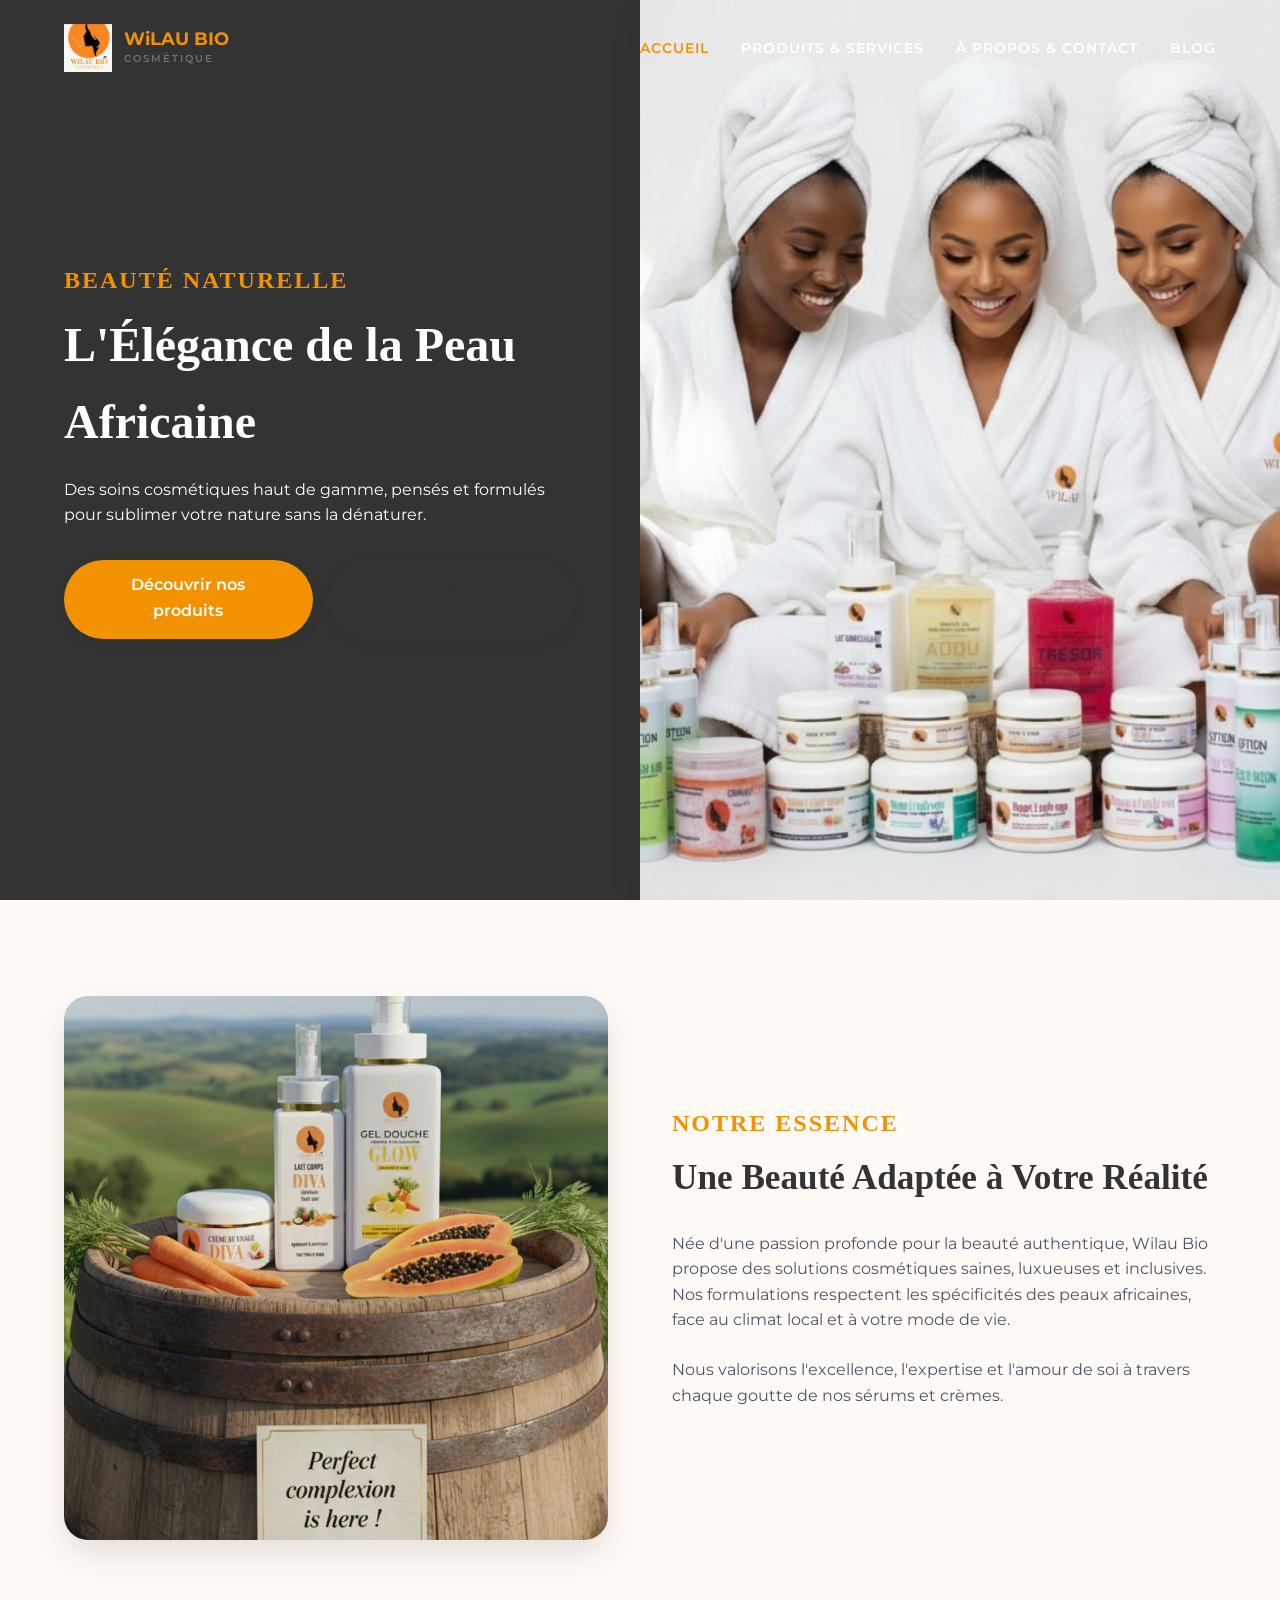
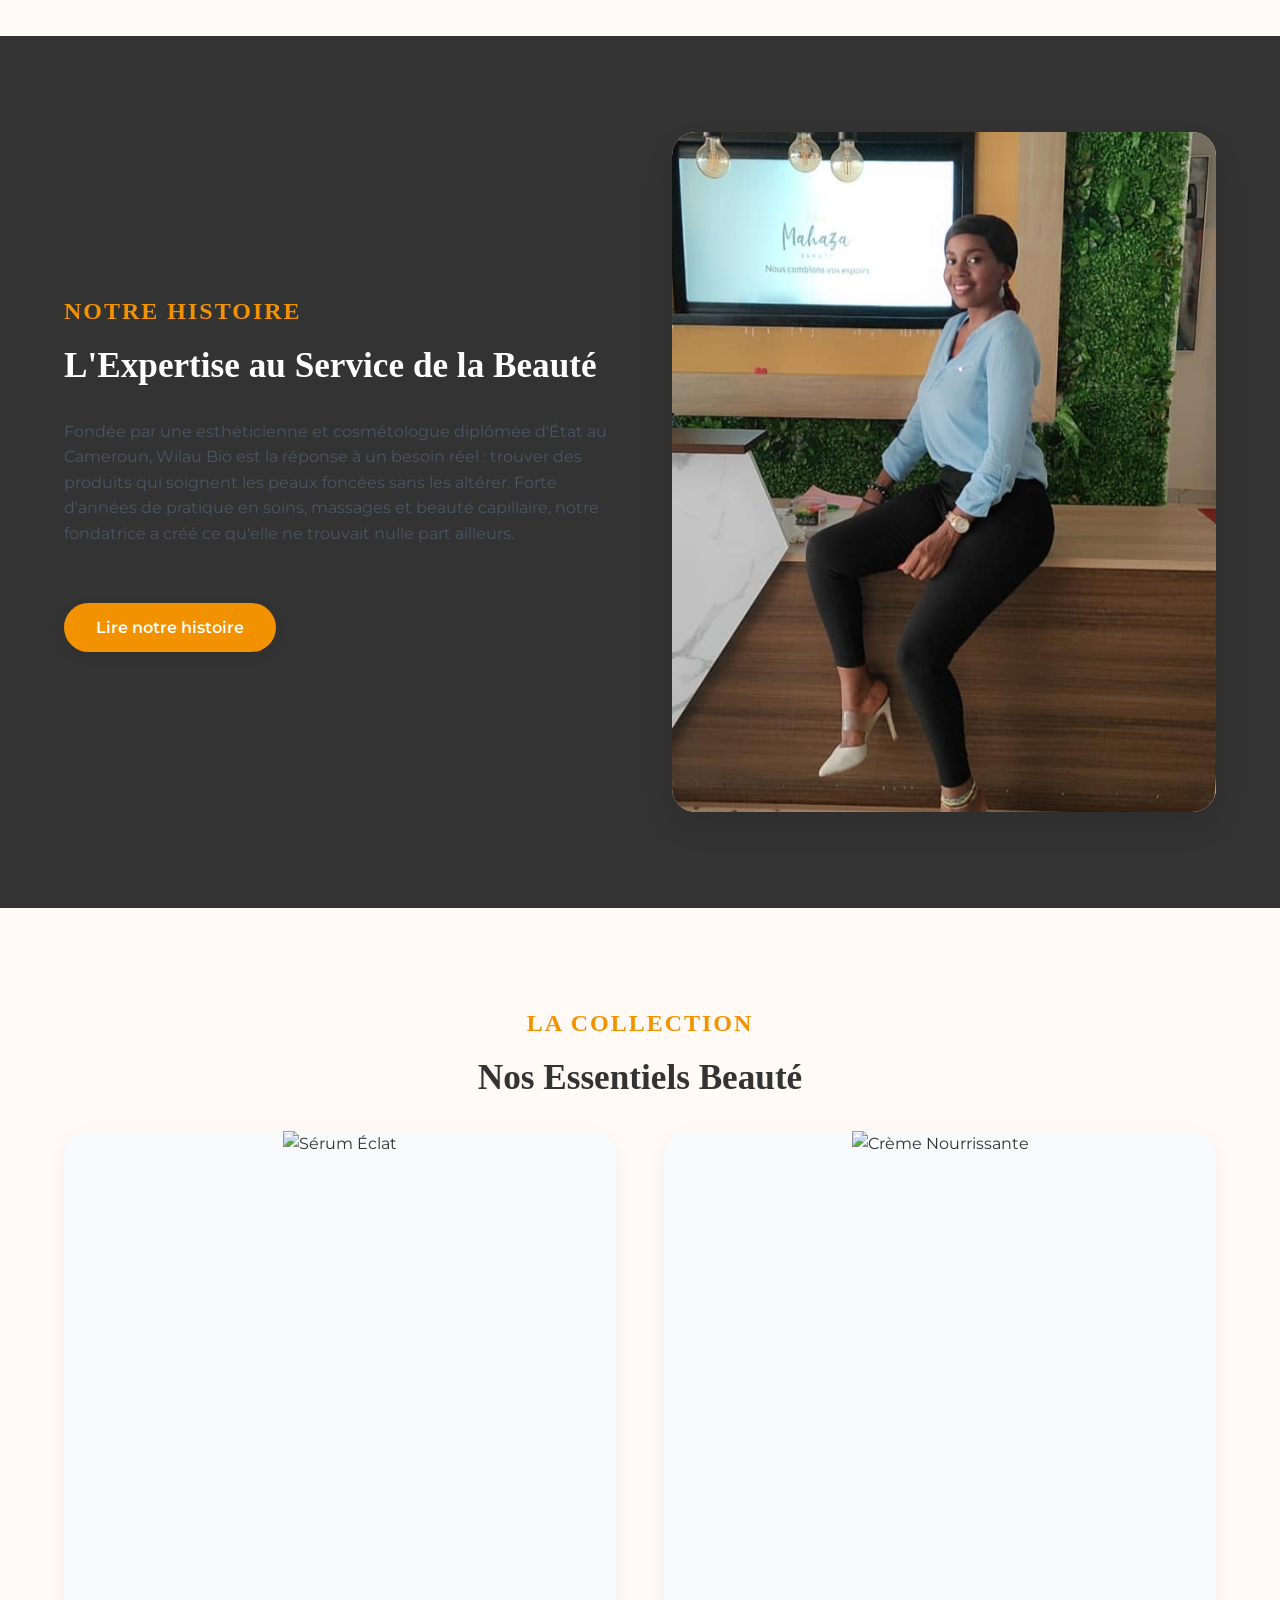
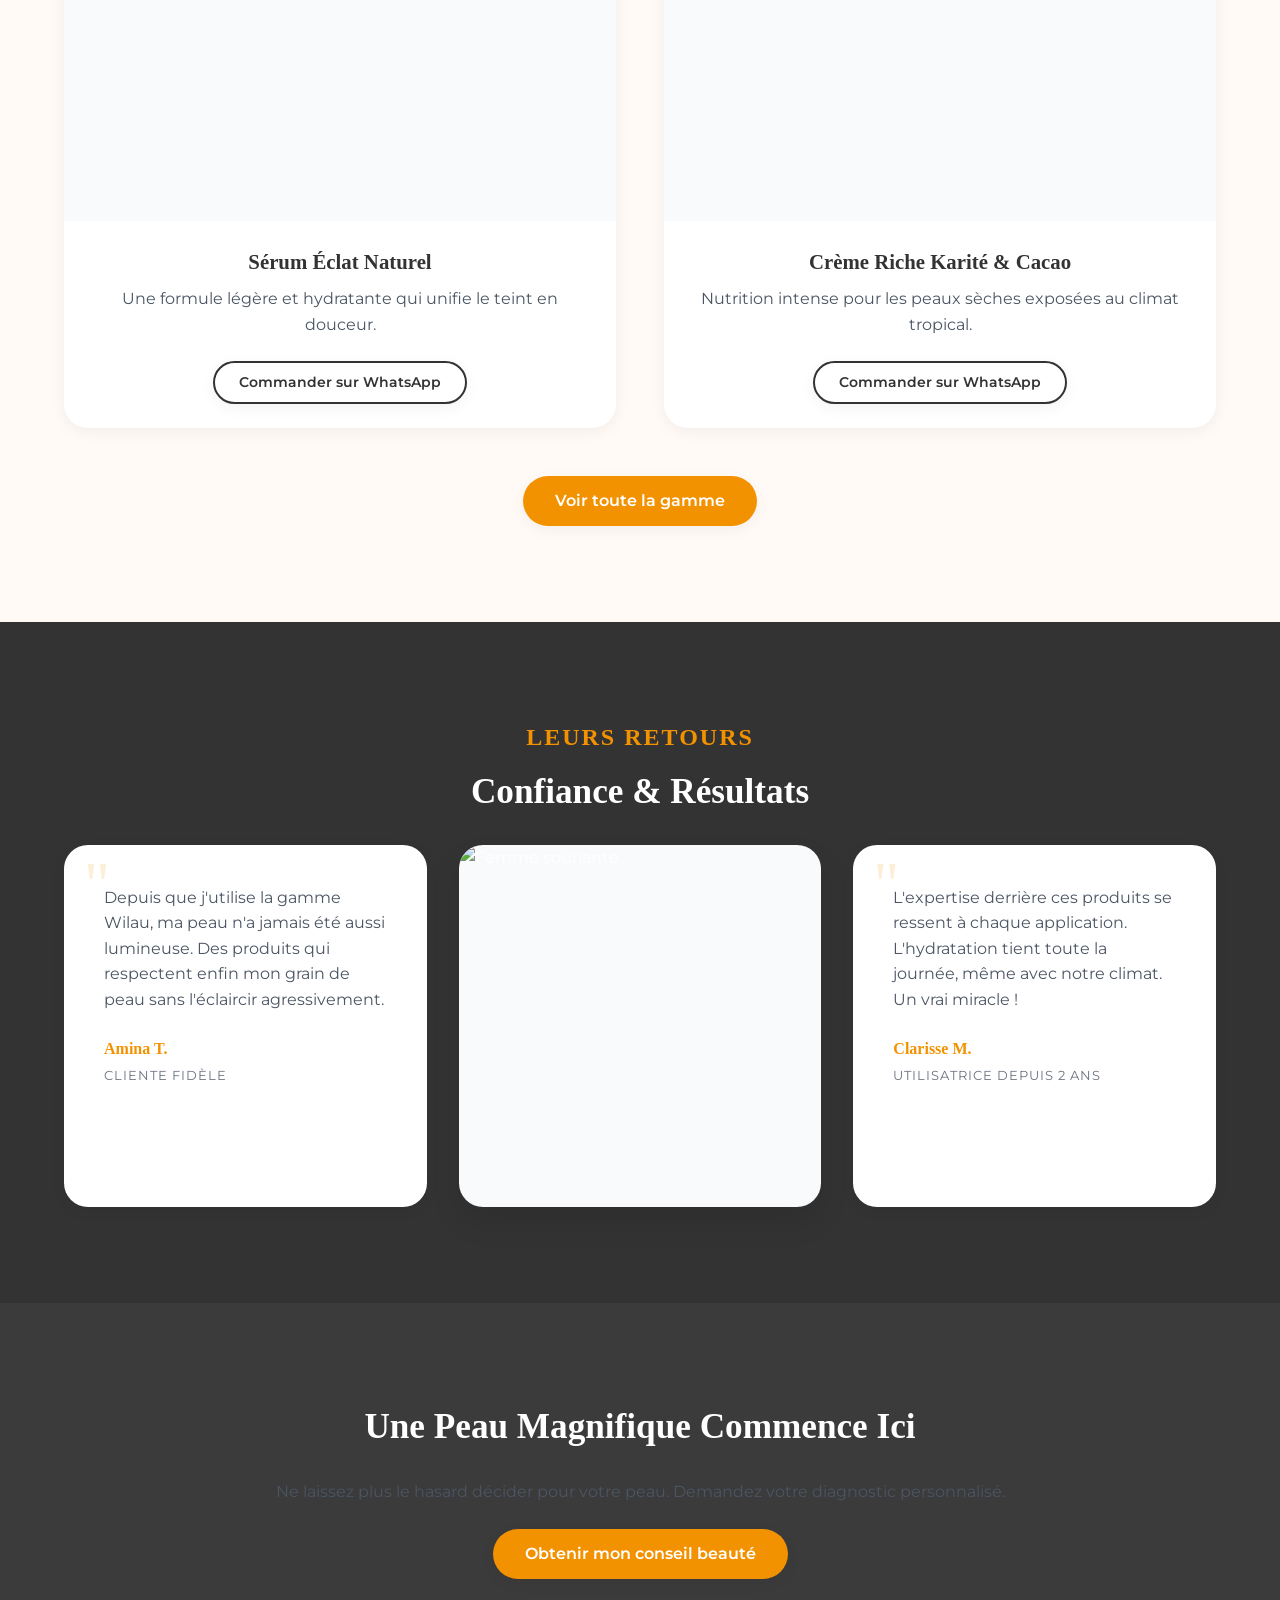
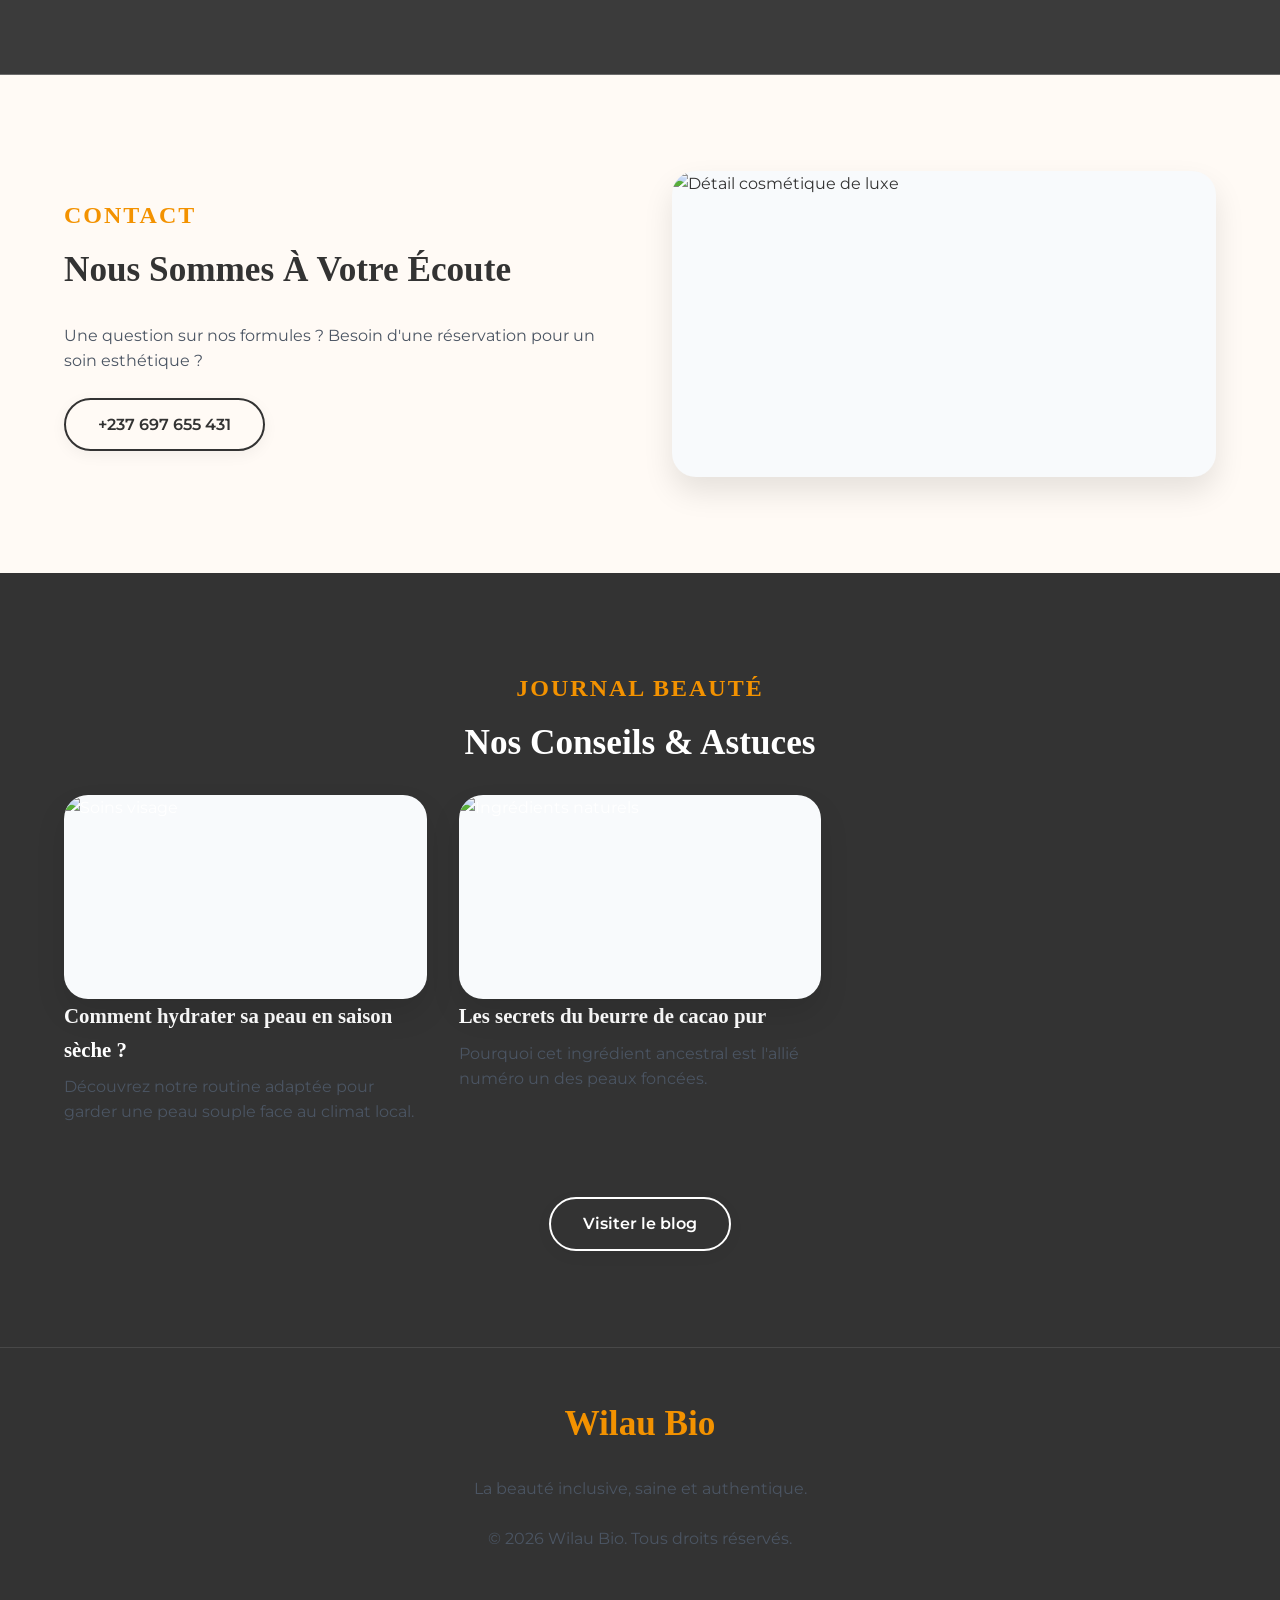
==== index.html @ c9c0312f "feat: refonte globale du design, ajout des bords arrondis et correction de la responsivité" ====
<!DOCTYPE html>
<html lang="fr">
<head>
    <meta charset="UTF-8">
    <meta name="viewport" content="width=device-width, initial-scale=1.0">
    <title>Wilau Bio | Cosmétique Naturelle d'Excellence</title>
    <link href="https://fonts.googleapis.com/css2?family=Cinzel:wght@400;600&family=Great+Vibes&family=Montserrat:wght@300;400;500;600&display=swap" rel="stylesheet">
    <link rel="stylesheet" href="css/style.css">
    <link rel="stylesheet" href="css/responsive.css">
</head>
<body>

    <header class="header" id="header">
        <div class="container nav-container">
       <a href="index.html" class="logo-wrapper">
    <img src="assets/logos/logo wilau.jpg" alt="Logo WiLAU BIO" style="height: 48px; width: auto; object-fit: contain;">
    <div class="logo-text">
        <span class="logo-title">WiLAU BIO</span>
        <span class="logo-subtitle">Cosmétique</span>
    </div>
</a>
            <div class="hamburger" id="hamburger">
                <span></span><span></span><span></span>
            </div>
            <nav class="nav-menu" id="nav-menu">
                <ul>
                    <li><a href="index.html" class="active">Accueil</a></li>
                    <li><a href="produits-services.html">Produits & Services</a></li>
                    <li><a href="a-propos-contact.html">À propos & Contact</a></li>
                    <li><a href="blog.html">Blog</a></li>
                </ul>
            </nav>
        </div>
    </header>

    <section class="hero reveal">
        <div class="hero-content">
            <span class="accent-font gold-text">Beauté Naturelle</span>
            <h1>L'Élégance de la Peau Africaine</h1>
            <p>Des soins cosmétiques haut de gamme, pensés et formulés pour sublimer votre nature sans la dénaturer.</p>
            <div class="hero-buttons">
                <a href="produits-services.html" class="btn btn-primary">Découvrir nos produits</a>
                <a href="https://wa.me/237697655431?text=Bonjour%20Wilau%20Bio,%20je%20d%C3%A9couvre%20votre%20site%20et%20je%20souhaite%20en%20savoir%20plus%20sur%20vos%20produits." target="_blank" class="btn btn-outline">Conseil sur WhatsApp</a>
            </div>
        </div>
        <div class="hero-image img-wrapper">
            <img src="assets/images/wilau site 9.jpg" alt="Femme africaine au teint éclatant">
        </div>
    </section>

    <section class="presentation bg-cream section-padding reveal">
        <div class="container split-layout">
            <div class="img-wrapper aspect-square">
                <img src="assets/images/wilau img 5.jpg" alt="Produits cosmétiques naturels">
            </div>
            <div class="text-content">
                <span class="accent-font gold-text">Notre Essence</span>
                <h2>Une Beauté Adaptée à Votre Réalité</h2>
                <p>Née d'une passion profonde pour la beauté authentique, Wilau Bio propose des solutions cosmétiques saines, luxueuses et inclusives. Nos formulations respectent les spécificités des peaux africaines, face au climat local et à votre mode de vie.</p>
                <p>Nous valorisons l'excellence, l'expertise et l'amour de soi à travers chaque goutte de nos sérums et crèmes.</p>
            </div>
        </div>
    </section>

    <section class="about-summary bg-dark text-light section-padding reveal">
        <div class="container split-layout reverse">
            <div class="img-wrapper aspect-portrait">
                <img src="assets/images/wilau timg.jpg" alt="Experte en cosmétologie">
            </div>
            <div class="text-content">
                <span class="accent-font gold-text">Notre Histoire</span>
                <h2>L'Expertise au Service de la Beauté</h2>
                <p>Fondée par une esthéticienne et cosmétologue diplômée d'État au Cameroun, Wilau Bio est la réponse à un besoin réel : trouver des produits qui soignent les peaux foncées sans les altérer. Forte d'années de pratique en soins, massages et beauté capillaire, notre fondatrice a créé ce qu'elle ne trouvait nulle part ailleurs.</p>
                <a href="a-propos-contact.html" class="btn btn-primary mt-2">Lire notre histoire</a>
            </div>
        </div>
    </section>

    <section class="products-preview bg-cream section-padding reveal">
        <div class="container">
            <div class="section-header center">
                <span class="accent-font gold-text">La Collection</span>
                <h2>Nos Essentiels Beauté</h2>
            </div>
            <div class="grid-2">
                <div class="product-card">
                    <div class="img-wrapper aspect-portrait">
                        <img src="https://images.unsplash.com/photo-1608248543803-ba4f8c70ae0b?q=80&w=600&auto=format&fit=crop" alt="Sérum Éclat">
                    </div>
                    <div class="product-info">
                        <h3>Sérum Éclat Naturel</h3>
                        <p>Une formule légère et hydratante qui unifie le teint en douceur.</p>
                        <a href="https://wa.me/237697655431?text=Bonjour%20Wilau%20Bio,%20je%20suis%20int%C3%A9ress%C3%A9(e)%20par%20ce%20produit%20(S%C3%A9rum%20%C3%89clat)%20et%20je%20souhaite%20conna%C3%AEtre%20les%20d%C3%A9tails." target="_blank" class="btn btn-outline small">Commander sur WhatsApp</a>
                    </div>
                </div>
                <div class="product-card">
                    <div class="img-wrapper aspect-portrait">
                        <img src="https://images.unsplash.com/photo-1556228720-1c2ae6ba6a11?q=80&w=600&auto=format&fit=crop" alt="Crème Nourrissante">
                    </div>
                    <div class="product-info">
                        <h3>Crème Riche Karité & Cacao</h3>
                        <p>Nutrition intense pour les peaux sèches exposées au climat tropical.</p>
                        <a href="https://wa.me/237697655431?text=Bonjour%20Wilau%20Bio,%20je%20suis%20int%C3%A9ress%C3%A9(e)%20par%20ce%20produit%20(Cr%C3%A8me%20Riche)%20et%20je%20souhaite%20conna%C3%AEtre%20les%20d%C3%A9tails." target="_blank" class="btn btn-outline small">Commander sur WhatsApp</a>
                    </div>
                </div>
            </div>
            <div class="center mt-3">
                <a href="#" class="btn btn-primary">Voir toute la gamme</a>
            </div>
        </div>
    </section>

    <section class="testimonials bg-dark text-light section-padding reveal">
        <div class="container">
            <div class="section-header center">
                <span class="accent-font gold-text">Leurs Retours</span>
                <h2>Confiance & Résultats</h2>
            </div>
            <div class="grid-3">
                <div class="testimonial-card">
                    <div class="quote-icon gold-text">"</div>
                    <p>Depuis que j'utilise la gamme Wilau, ma peau n'a jamais été aussi lumineuse. Des produits qui respectent enfin mon grain de peau sans l'éclaircir agressivement.</p>
                    <div class="client-info">
                        <h4>Amina T.</h4>
                        <span>Cliente fidèle</span>
                    </div>
                </div>
                <div class="testimonial-card with-img">
                    <div class="img-wrapper aspect-square">
                        <img src="https://images.unsplash.com/photo-1542596594-649edbc13630?q=80&w=400&auto=format&fit=crop" alt="Femme souriante">
                    </div>
                </div>
                <div class="testimonial-card">
                    <div class="quote-icon gold-text">"</div>
                    <p>L'expertise derrière ces produits se ressent à chaque application. L'hydratation tient toute la journée, même avec notre climat. Un vrai miracle !</p>
                    <div class="client-info">
                        <h4>Clarisse M.</h4>
                        <span>Utilisatrice depuis 2 ans</span>
                    </div>
                </div>
            </div>
        </div>
    </section>

    <section class="cta-section text-light section-padding reveal">
        <div class="container center">
            <h2>Une Peau Magnifique Commence Ici</h2>
            <p>Ne laissez plus le hasard décider pour votre peau. Demandez votre diagnostic personnalisé.</p>
            <a href="https://wa.me/237697655431?text=Bonjour%20Wilau%20Bio,%20je%20souhaite%20%C3%AAtre%20conseill%C3%A9(e)%20pour%20choisir%20les%20produits%20adapt%C3%A9s%20%C3%A0%20ma%20peau." target="_blank" class="btn btn-primary gold-btn">Obtenir mon conseil beauté</a>
        </div>
    </section>

    <section class="contact-mini bg-cream section-padding reveal">
        <div class="container split-layout">
            <div class="text-content">
                <span class="accent-font gold-text">Contact</span>
                <h2>Nous Sommes À Votre Écoute</h2>
                <p>Une question sur nos formules ? Besoin d'une réservation pour un soin esthétique ?</p>
                <a href="https://wa.me/237697655431?text=Bonjour%20Wilau%20Bio,%20je%20souhaite%20vous%20contacter%20pour%20en%20savoir%20plus%20sur%20vos%20produits%20et%20services." target="_blank" class="btn btn-outline">+237 697 655 431</a>
            </div>
            <div class="img-wrapper aspect-landscape">
                <img src="https://images.unsplash.com/photo-1616394584738-fc6e612e71b9?q=80&w=800&auto=format&fit=crop" alt="Détail cosmétique de luxe">
            </div>
        </div>
    </section>

    <section class="blog-preview bg-dark text-light section-padding reveal">
        <div class="container">
            <div class="section-header center">
                <span class="accent-font gold-text">Journal Beauté</span>
                <h2>Nos Conseils & Astuces</h2>
            </div>
            <div class="grid-3">
                <article class="blog-card">
                    <div class="img-wrapper aspect-landscape">
                        <img src="https://images.unsplash.com/photo-1596755389378-c31d21fd1273?q=80&w=600&auto=format&fit=crop" alt="Soins visage">
                    </div>
                    <div class="blog-info">
                        <h3>Comment hydrater sa peau en saison sèche ?</h3>
                        <p>Découvrez notre routine adaptée pour garder une peau souple face au climat local.</p>
                    </div>
                </article>
                <article class="blog-card">
                    <div class="img-wrapper aspect-landscape">
                        <img src="https://images.unsplash.com/photo-1580870058823-14e4b52b347b?q=80&w=600&auto=format&fit=crop" alt="Ingrédients naturels">
                    </div>
                    <div class="blog-info">
                        <h3>Les secrets du beurre de cacao pur</h3>
                        <p>Pourquoi cet ingrédient ancestral est l'allié numéro un des peaux foncées.</p>
                    </div>
                </article>
            </div>
            <div class="center mt-3">
                <a href="blog.html" class="btn btn-outline">Visiter le blog</a>
            </div>
        </div>
    </section>

    <footer class="footer bg-dark">
        <div class="container center text-light">
            <h2 class="gold-text">Wilau Bio</h2>
            <p>La beauté inclusive, saine et authentique.</p>
            <p>© 2026 Wilau Bio. Tous droits réservés.</p>
        </div>
    </footer>

    <script src="js/main.js"></script>
</body>
</html>
---- css/style.css ----
/* ==========================================================================
   VARIABLES & RESET
   ========================================================================== */
:root {
    --color-dark: #333333;       /* Le gris foncé du nouveau site */
    --color-darker: #1a1a1a;
    --color-cream: #fffaf5;      /* Le fond beige très clair */
    --color-gold: #F39200;       /* L'orange principal WiLAU */
    --color-gold-hover: #e08600; 
    --color-white: #ffffff;
    --color-accent: #D4AF37;     /* Le vrai doré pour certains textes */
    
    --font-heading: 'Playfair Display', serif;
    --font-body: 'Montserrat', sans-serif;
    
    --transition: all 0.3s ease-in-out;
    --shadow-soft: 0 4px 15px rgba(0, 0, 0, 0.05);
    --shadow-strong: 0 15px 30px rgba(0, 0, 0, 0.1);
}

* { margin: 0; padding: 0; box-sizing: border-box; }

body {
    font-family: var(--font-body);
    color: var(--color-dark);
    background-color: var(--color-white);
    line-height: 1.6;
    overflow-x: hidden;
}

/* ==========================================================================
   TYPOGRAPHY & UTILITIES
   ========================================================================== */
h1, h2, h3, h4, .logo { 
    font-family: var(--font-heading); 
    font-weight: 700; 
    text-transform: none; 
    letter-spacing: normal; 
}
h1 { font-size: 3rem; margin-bottom: 1rem; }
h2 { font-size: 2.2rem; margin-bottom: 1.5rem; }
h3 { font-size: 1.3rem; margin-bottom: 0.5rem; }
p { margin-bottom: 1.5rem; font-weight: 400; color: #4b5563; }

.accent-font { 
    font-family: var(--font-heading); 
    font-size: 1.5rem; 
    text-transform: uppercase; 
    font-weight: 700; 
    letter-spacing: 2px; 
    display: block; 
    margin-bottom: 0.5rem; 
    color: var(--color-gold);
}

.gold-text { color: var(--color-gold); }
.text-light { color: var(--color-white); }
.bg-dark { background-color: var(--color-dark); }
.bg-cream { background-color: var(--color-cream); }
.center { text-align: center; }

.mt-1 { margin-top: 1rem; } .mt-2 { margin-top: 2rem; } .mt-3 { margin-top: 3rem; }
.p-2 { padding: 2rem; } .p-3 { padding: 3rem; }
.full-width { width: 100%; }

.container { width: 90%; max-width: 1200px; margin: 0 auto; }
.section-padding { padding: 6rem 0; }
.grid-2 { display: grid; grid-template-columns: repeat(2, 1fr); gap: 3rem; }
.grid-3 { display: grid; grid-template-columns: repeat(3, 1fr); gap: 2rem; }
.split-layout { display: flex; align-items: center; gap: 4rem; }
.split-layout > * { flex: 1; }
.split-layout.reverse { flex-direction: row-reverse; }

/* ==========================================================================
   IMAGE HANDLING (MODERNISÉ : Bords arrondis et ombres)
   ========================================================================== */
.img-wrapper { 
    position: relative; 
    overflow: hidden; 
    background-color: #f8fafc; 
    border-radius: 1.5rem; /* Bords très arrondis */
    box-shadow: var(--shadow-strong); /* Ombre douce et élégante */
}
.img-wrapper img { width: 100%; height: 100%; object-fit: cover; object-position: center; transition: transform 0.8s ease; }
.img-wrapper:hover img { transform: scale(1.05); } /* Zoom au survol */

.aspect-square { aspect-ratio: 1 / 1; }
.aspect-portrait { aspect-ratio: 4 / 5; }
.aspect-landscape { aspect-ratio: 16 / 9; }

/* ==========================================================================
   BUTTONS
   ========================================================================== */
.btn {
    display: inline-block; 
    padding: 12px 32px; 
    font-family: var(--font-body); 
    font-weight: 600;
    text-decoration: none; 
    font-size: 1rem; 
    transition: var(--transition);
    cursor: pointer; 
    border: none; 
    text-align: center;
    border-radius: 9999px; /* Boutons en forme de pilule */
    box-shadow: var(--shadow-soft);
}
.btn.small { padding: 8px 24px; font-size: 0.9rem; }

.btn-primary, .gold-btn { background-color: var(--color-gold); color: var(--color-white); }
.btn-primary:hover, .gold-btn:hover { background-color: var(--color-gold-hover); transform: scale(1.05); box-shadow: var(--shadow-strong); }

.btn-outline { border: 2px solid var(--color-dark); color: var(--color-dark); background: transparent; }
.btn-outline:hover { background-color: var(--color-dark); color: var(--color-white); }
.text-light .btn-outline { border-color: var(--color-white); color: var(--color-white); }
.text-light .btn-outline:hover { background-color: var(--color-white); color: var(--color-dark); }

/* ==========================================================================
   HEADER & NAVIGATION
   ========================================================================== */
.header { position: fixed; top: 0; left: 0; width: 100%; z-index: 1000; padding: 1.5rem 0; transition: var(--transition); background: transparent; }
.header.scrolled { background-color: rgba(255, 255, 255, 0.95); padding: 1rem 0; box-shadow: var(--shadow-soft); backdrop-filter: blur(10px); }
.header.scrolled .logo, .header.scrolled .nav-menu a { color: var(--color-dark); }
body:not(.bg-cream) .header:not(.scrolled) .logo, body:not(.bg-cream) .header:not(.scrolled) .nav-menu a { color: var(--color-white); }
.bg-cream .header:not(.scrolled) .logo, .bg-cream .header:not(.scrolled) .nav-menu a { color: var(--color-dark); }

.nav-container { display: flex; justify-content: space-between; align-items: center; }
.nav-menu ul { list-style: none; display: flex; gap: 2rem; }
.nav-menu a { text-decoration: none; font-size: 0.85rem; text-transform: uppercase; letter-spacing: 1px; transition: var(--transition); font-weight: 600; }
.nav-menu a:hover, .nav-menu a.active { color: var(--color-gold) !important; }

.hamburger { display: none; cursor: pointer; flex-direction: column; gap: 5px; z-index: 1001; }
.hamburger span { display: block; width: 25px; height: 2px; background-color: var(--color-gold); transition: var(--transition); }

/* ==========================================================================
   LOGO WiLAU BIO (Image + Texte)
   ========================================================================== */
.logo-wrapper { display: flex; align-items: center; gap: 12px; text-decoration: none; }
.logo-text { display: flex; flex-direction: column; justify-content: center; }
.logo-title { font-family: var(--font-body); font-weight: 700; font-size: 1.125rem; line-height: 1; color: var(--color-gold); }
.logo-subtitle { font-family: var(--font-body); font-size: 10px; text-transform: uppercase; letter-spacing: 0.2em; color: #6b7280; font-weight: 600; margin-top: 3px; }

/* ==========================================================================
   SECTIONS & CARDS (MODERNISÉES)
   ========================================================================== */
.hero, .page-banner { position: relative; display: flex; align-items: center; min-height: 100vh; background-color: var(--color-dark); overflow: hidden; }
.page-banner { min-height: 50vh; justify-content: center; background-size: cover; background-position: center; }

.hero-content { 
    width: 50%; 
    max-width: 50%; 
    padding: 0 5%; 
    z-index: 2; 
}
.hero-content h1, .hero-content p { color: var(--color-white); }
.hero-buttons { display: flex; gap: 1rem; margin-top: 2rem; }
.hero-image { position: absolute; right: 0; top: 0; width: 50%; height: 100%; border-radius: 0; }

/* Style des cartes Produits et Blog */
.product-card, .blog-card.full-shadow { 
    background: var(--color-white); 
    padding-bottom: 1.5rem; 
    text-align: center; 
    box-shadow: var(--shadow-soft); 
    transition: var(--transition); 
    border-radius: 1.5rem; /* Arrondis de la carte complète */
    overflow: hidden; /* Empêche l'image de déborder */
}
.product-card:hover, .blog-card.full-shadow:hover { 
    transform: translateY(-10px); 
    box-shadow: var(--shadow-strong); 
}
/* Annule l'arrondi en bas de l'image pour qu'elle s'intègre parfaitement à la carte */
.product-card .img-wrapper, .blog-card.full-shadow .img-wrapper { border-radius: 0; box-shadow: none; }
.product-info { padding: 1.5rem 1.5rem 0; }

/* Cartes des avis (Témoignages) */
.testimonial-card { 
    padding: 2.5rem; 
    background: var(--color-white);
    border-radius: 1.5rem;
    box-shadow: var(--shadow-soft);
    position: relative; 
    border: none;
}
.testimonial-card.with-img { padding: 0; border: none; background: transparent; box-shadow: none; }
.quote-icon { font-size: 4rem; font-family: var(--font-heading); line-height: 0; position: absolute; top: 40px; left: 20px; opacity: 0.15; color: var(--color-gold); }
.client-info h4 { margin-top: 1.5rem; font-size: 1rem; color: var(--color-gold); }
.client-info span { font-size: 0.8rem; font-style: normal; text-transform: uppercase; letter-spacing: 1px; color: #6b7280; }

/* Cartes de valeurs (sur fond noir) */
.value-card {
    background: rgba(255, 255, 255, 0.05); 
    padding: 2.5rem 1.5rem;
    border-radius: 1.5rem;
    border: 1px solid rgba(255, 255, 255, 0.1);
    transition: var(--transition);
}
.value-card:hover { background: rgba(255, 255, 255, 0.1); transform: translateY(-10px); }

/* Divers */
.cta-section { background-image: linear-gradient(rgba(10,10,10,0.8), rgba(10,10,10,0.8)), url('https://images.unsplash.com/photo-1512496015851-a90fb38ba796?q=80&w=1920&auto=format&fit=crop'); background-attachment: fixed; background-size: cover; background-position: center; }
.footer { padding: 3rem 0; border-top: 1px solid rgba(255,255,255,0.1); }
.reveal { opacity: 0; transform: translateY(40px); transition: opacity 0.8s ease-out, transform 0.8s ease-out; }
.reveal.active { opacity: 1; transform: translateY(0); }

/* ==========================================================================
   FORMULAIRE
   ========================================================================== */
.premium-form .form-group { margin-bottom: 1.5rem; text-align: left; }
.premium-form label { display: block; margin-bottom: 0.5rem; font-family: var(--font-heading); font-size: 1rem; font-weight: 600; color: var(--color-dark); }
.premium-form input, .premium-form select, .premium-form textarea { width: 100%; padding: 15px 20px; border: 1px solid #e5e7eb; border-radius: 1rem; background: #f9fafb; font-family: var(--font-body); transition: var(--transition); }
.premium-form input:focus, .premium-form textarea:focus { border-color: var(--color-gold); box-shadow: 0 0 0 3px rgba(243, 146, 0, 0.2); outline: none; background: var(--color-white); }
---- css/responsive.css ----
/* ==========================================================================
   RESPONSIVE DESIGN (Tablets & Mobiles)
   ========================================================================== */

/* Tablets */
@media (max-width: 992px) {
    .split-layout, .split-layout.reverse { flex-direction: column; text-align: center; }
    .split-layout .img-wrapper { width: 100%; }
    
    .grid-3 { grid-template-columns: repeat(2, 1fr); }
    .hero { min-height: 80vh; flex-direction: column; justify-content: center; text-align: center; }
    .hero-image { 
    position: absolute; 
    right: 0; 
    top: 0; 
    width: 50%; 
    height: 100%; 
    border-radius: 4rem 0 0 4rem; /* Gros arrondi très élégant uniquement du côté gauche */
    box-shadow: -15px 0 30px rgba(0, 0, 0, 0.3); /* Ombre qui donne du relief sur la partie noire */
}
    .hero-content { padding: 3rem 5%; }
    .hero-buttons { justify-content: center; }
}

/* Mobiles */
@media (max-width: 768px) {
    h1 { font-size: 2.2rem; }
    h2 { font-size: 1.8rem; }
    .accent-font { font-size: 2rem; }
    .section-padding { padding: 4rem 0; }

    .grid-2, .grid-3 { grid-template-columns: 1fr; gap: 2rem; }

    .hero-buttons { flex-direction: column; }
    
    /* Mobile Menu */
    .hamburger { display: flex; }
    .nav-menu { position: fixed; top: 0; right: -100%; width: 80%; max-width: 300px; height: 100vh; background-color: var(--color-dark); padding-top: 8rem; transition: var(--transition); box-shadow: -5px 0 15px rgba(0,0,0,0.5); }
    .nav-menu.active { right: 0; }
    .nav-menu ul { flex-direction: column; align-items: center; gap: 2rem; }
    .nav-menu a { color: var(--color-white) !important; font-size: 1.1rem; }

    /* Hamburger Animation */
    .hamburger.active span:nth-child(1) { transform: translateY(7px) rotate(45deg); }
    .hamburger.active span:nth-child(2) { opacity: 0; }
    .hamburger.active span:nth-child(3) { transform: translateY(-7px) rotate(-45deg); }
    
    /* Ensure header background handles mobile menu visibility */
    .header .logo { position: relative; z-index: 1002; }
    .header .hamburger { position: relative; z-index: 1002; }
}/* Tablets */
@media (max-width: 992px) {
    /* Garde tes autres règles existantes ici (comme .split-layout, .grid-3, etc.) */
    
    /* NOUVEAU CODE POUR L'EN-TÊTE (HERO) */
    .hero { 
        min-height: auto; 
        flex-direction: column; 
    }
    .hero-image { 
        position: relative; 
        width: 100%; 
        height: 50vh; 
        order: -1; 
        border-radius: 0 0 2rem 2rem; /* Bel arrondi en bas pour mobile */
        box-shadow: none;
    }
    .hero-content { 
        width: 100%; 
        max-width: 100%; /* Force le texte à prendre toute la largeur sur mobile */
        padding: 3rem 5% 5rem 5%; 
        text-align: center; 
    }
    .hero-buttons { 
        justify-content: center; 
    }
}
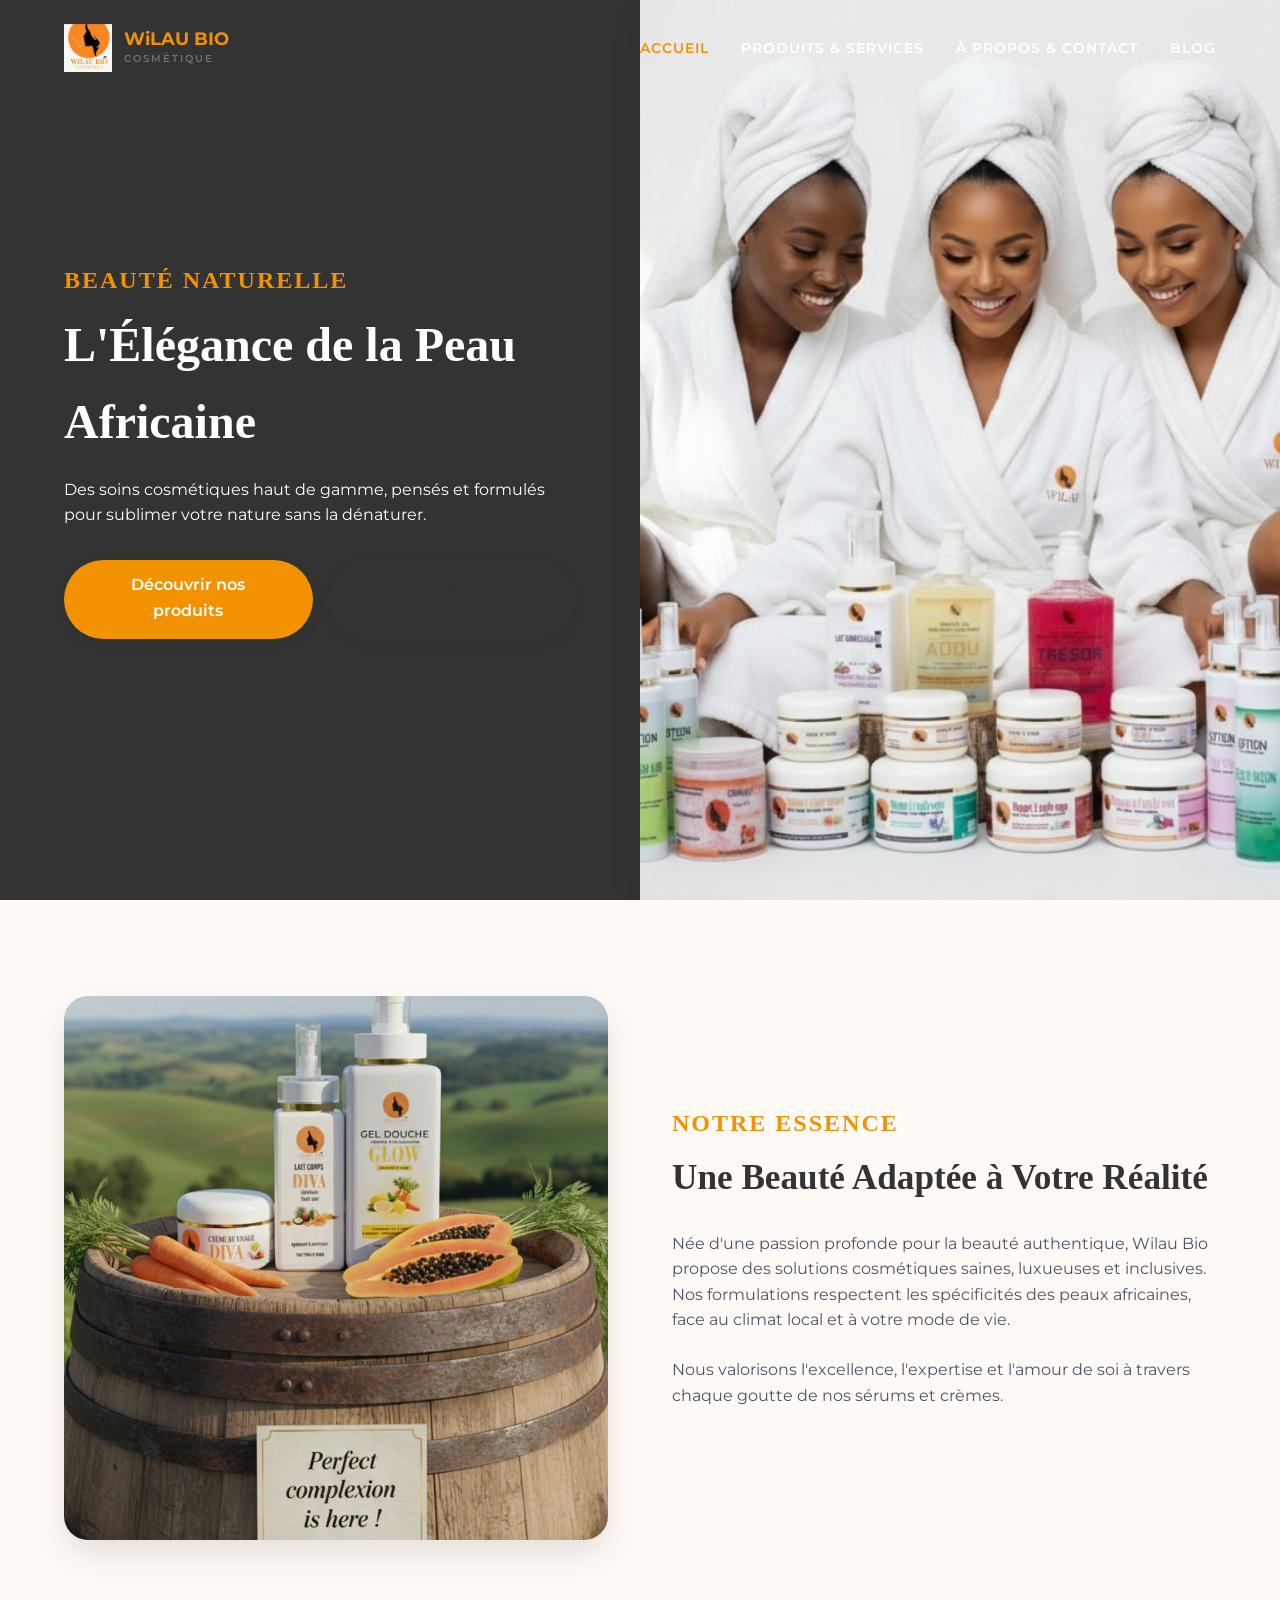
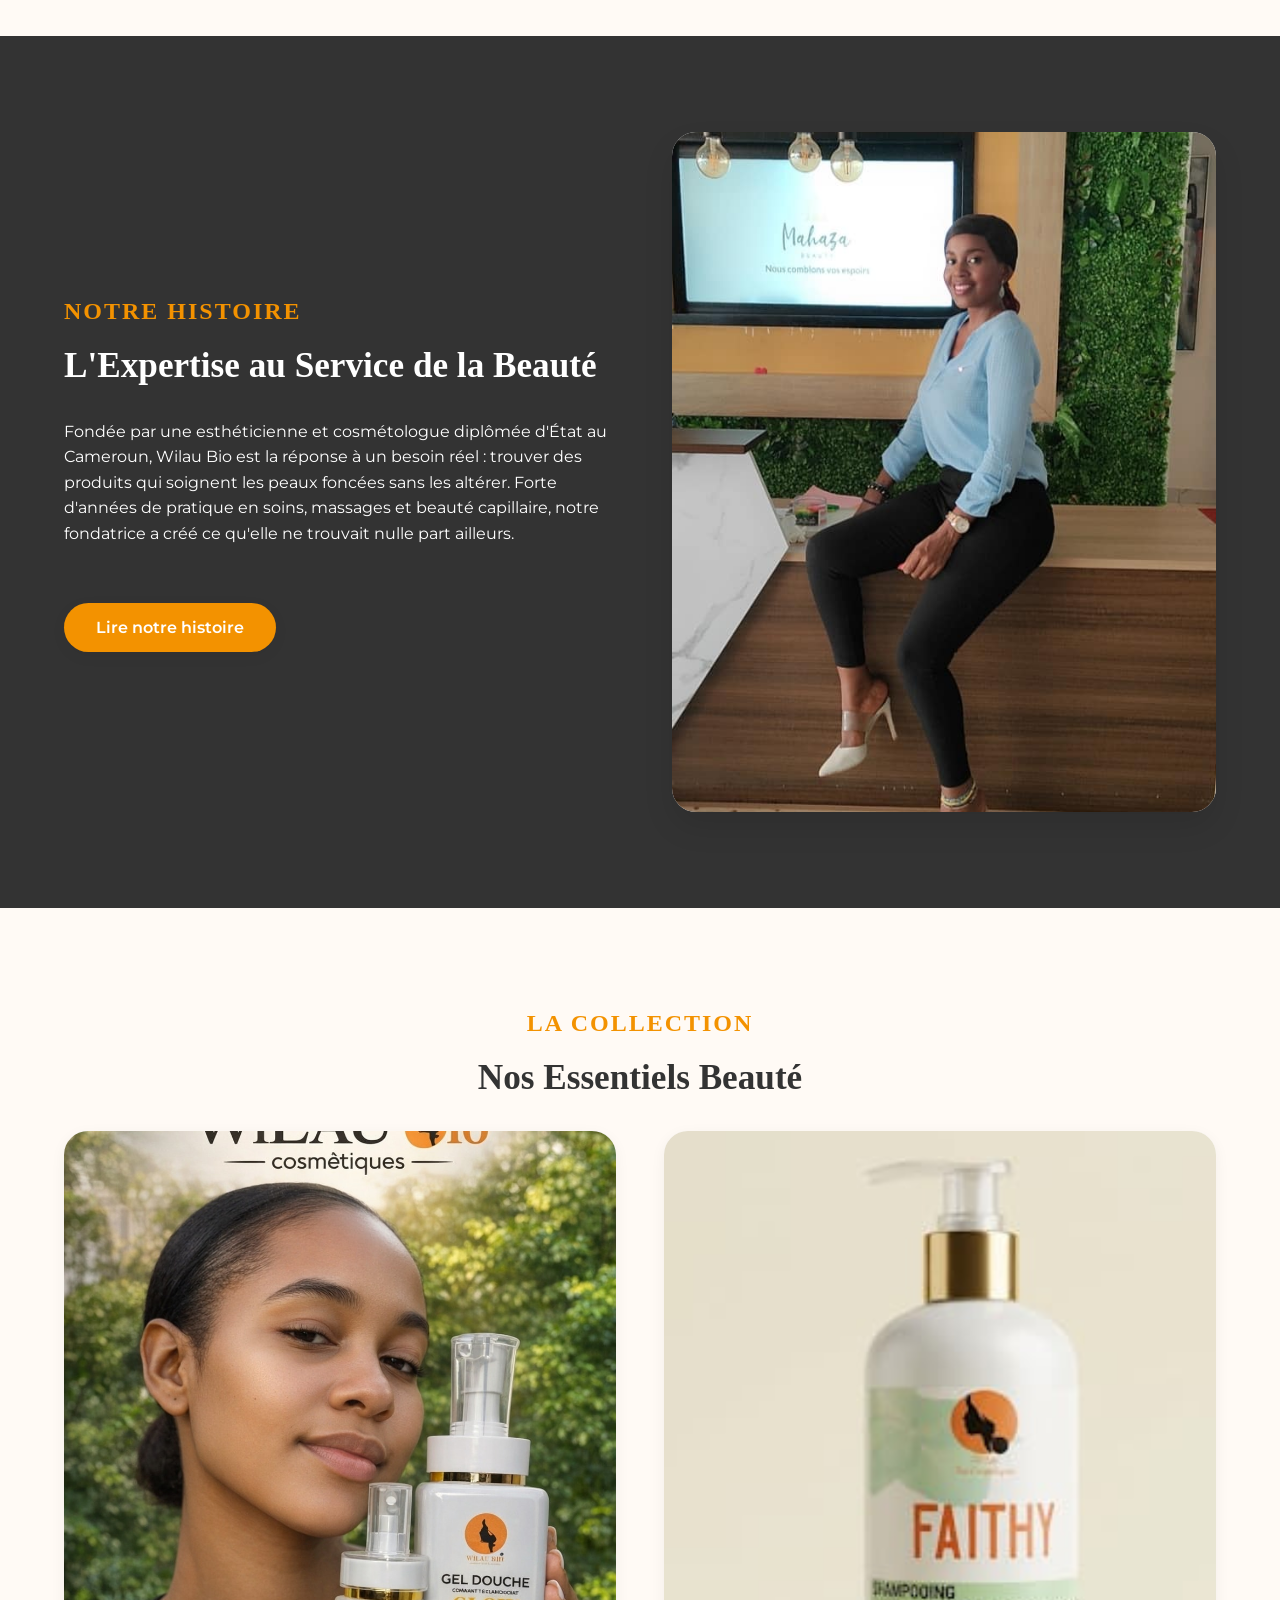
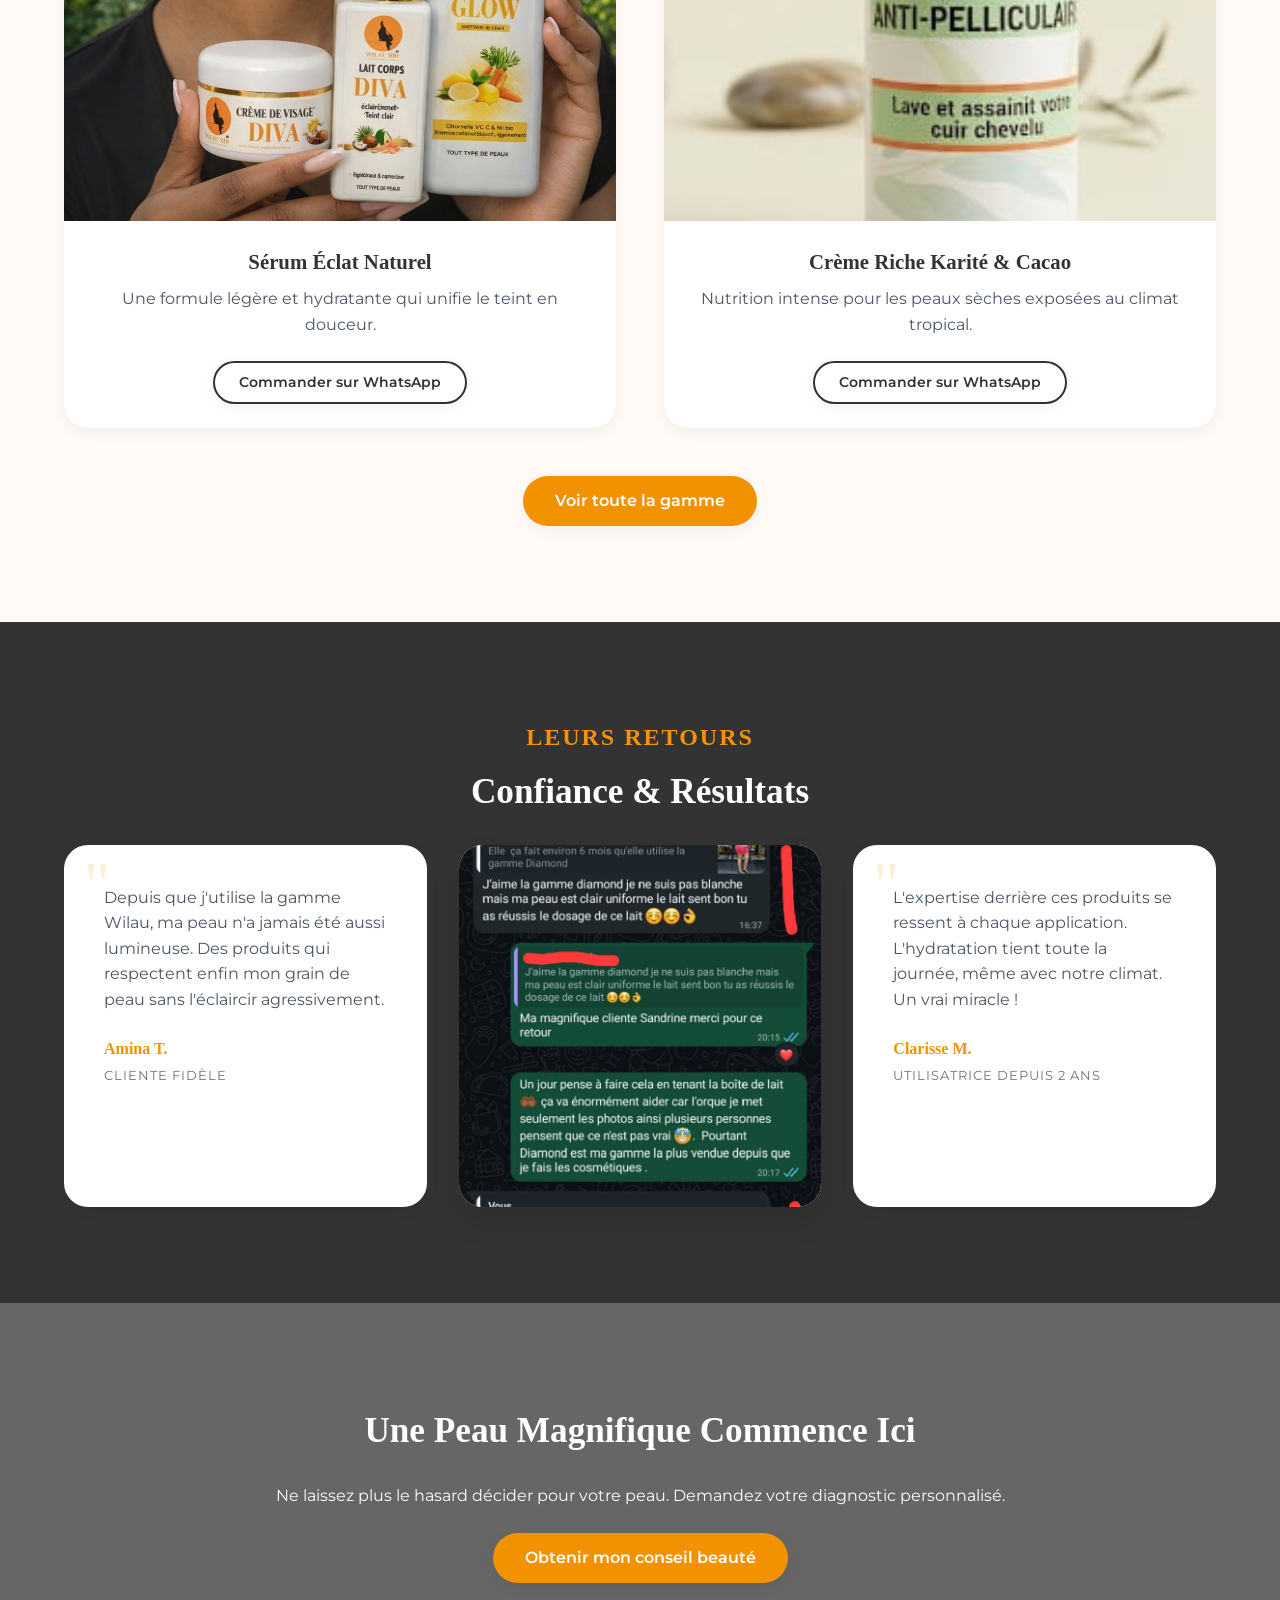
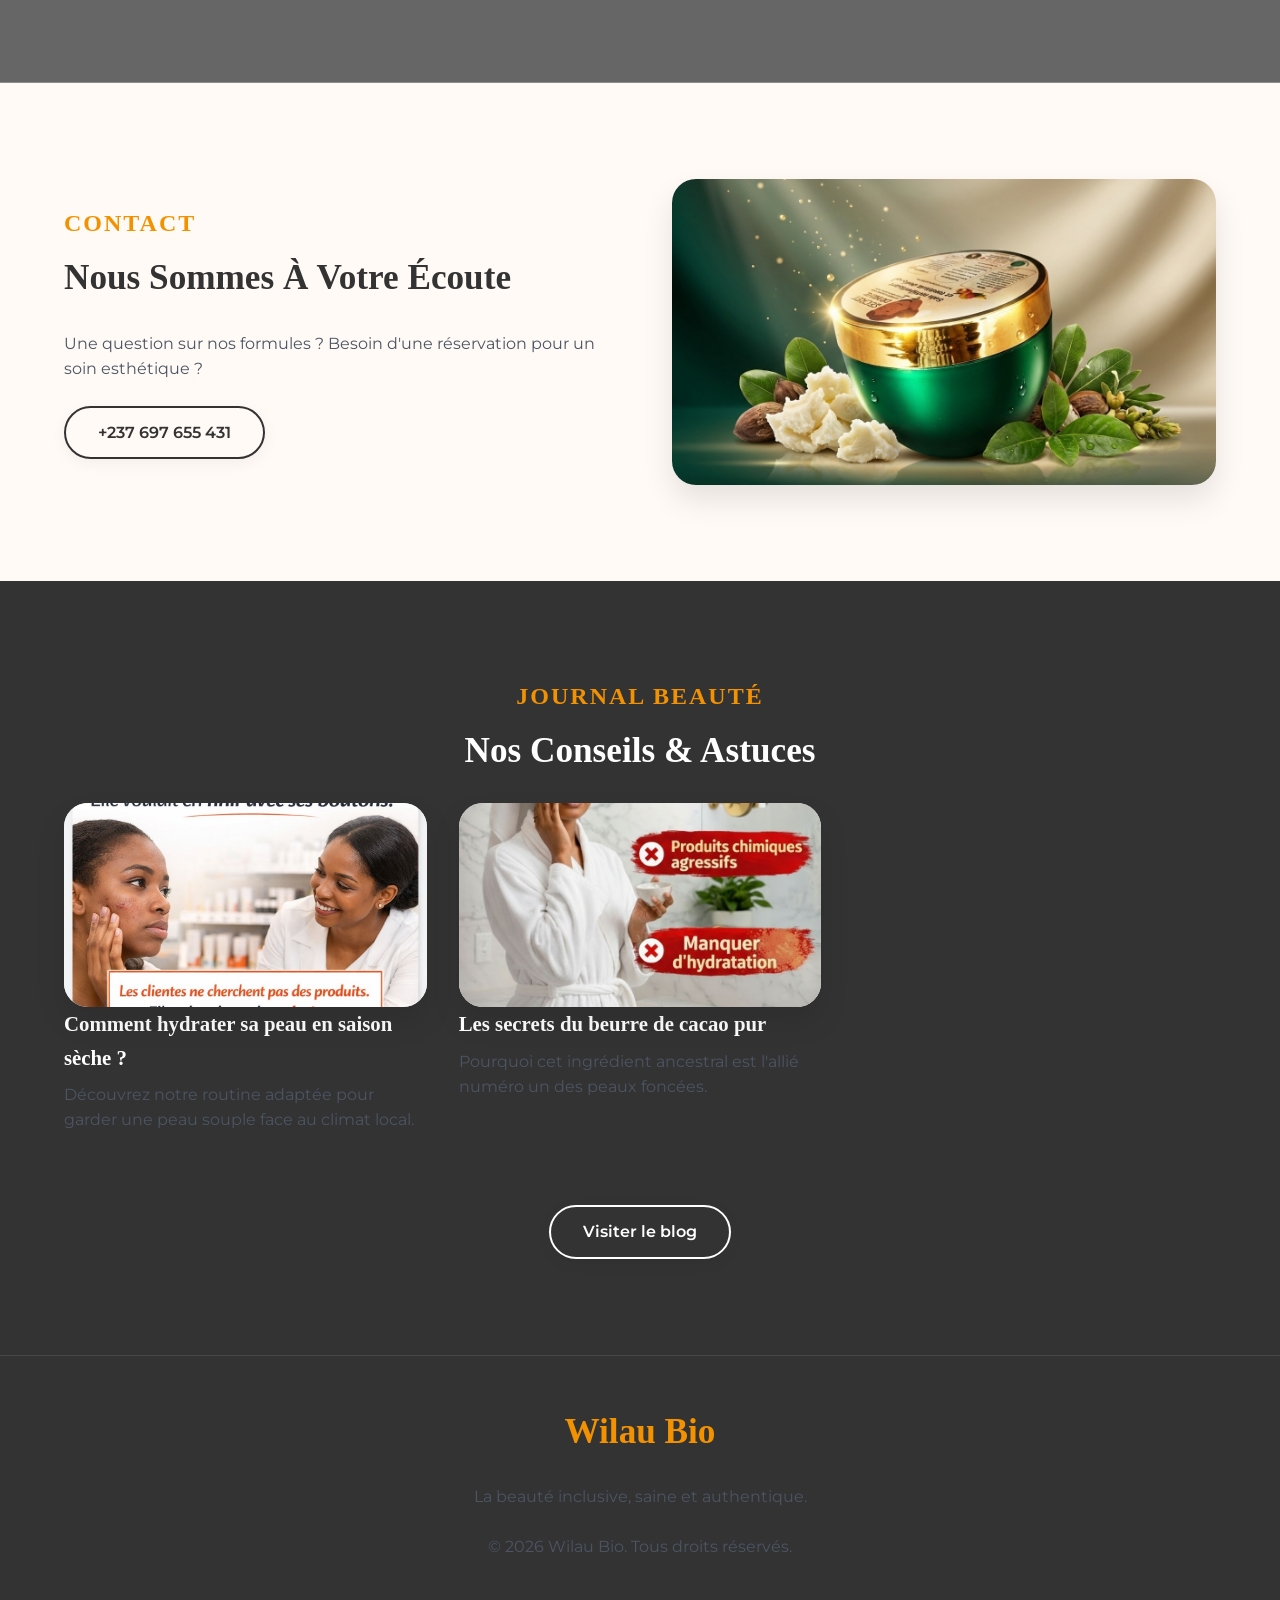
==== commit ec14b683: "Version 2.0 : Intégration complète du site Wilau Bio et catalogue dynamique" ====
--- a/index.html
+++ b/index.html
@@ -25,7 +25,7 @@
             <nav class="nav-menu" id="nav-menu">
                 <ul>
                     <li><a href="index.html" class="active">Accueil</a></li>
-                    <li><a href="produits-services.html">Produits & Services</a></li>
+                    <li><a href="produit-services.html">Produits & Services</a></li>
                     <li><a href="a-propos-contact.html">À propos & Contact</a></li>
                     <li><a href="blog.html">Blog</a></li>
                 </ul>
@@ -70,7 +70,7 @@
             <div class="text-content">
                 <span class="accent-font gold-text">Notre Histoire</span>
                 <h2>L'Expertise au Service de la Beauté</h2>
-                <p>Fondée par une esthéticienne et cosmétologue diplômée d'État au Cameroun, Wilau Bio est la réponse à un besoin réel : trouver des produits qui soignent les peaux foncées sans les altérer. Forte d'années de pratique en soins, massages et beauté capillaire, notre fondatrice a créé ce qu'elle ne trouvait nulle part ailleurs.</p>
+<p style="color: #ffffff;">Fondée par une esthéticienne et cosmétologue diplômée d'État au Cameroun, Wilau Bio est la réponse à un besoin réel : trouver des produits qui soignent les peaux foncées sans les altérer. Forte d'années de pratique en soins, massages et beauté capillaire, notre fondatrice a créé ce qu'elle ne trouvait nulle part ailleurs.</p>
                 <a href="a-propos-contact.html" class="btn btn-primary mt-2">Lire notre histoire</a>
             </div>
         </div>
@@ -85,17 +85,17 @@
             <div class="grid-2">
                 <div class="product-card">
                     <div class="img-wrapper aspect-portrait">
-                        <img src="https://images.unsplash.com/photo-1608248543803-ba4f8c70ae0b?q=80&w=600&auto=format&fit=crop" alt="Sérum Éclat">
+                        <img src="assets/images/wilau 11.jpg" alt="Sérum Éclat">
                     </div>
                     <div class="product-info">
                         <h3>Sérum Éclat Naturel</h3>
                         <p>Une formule légère et hydratante qui unifie le teint en douceur.</p>
-                        <a href="https://wa.me/237697655431?text=Bonjour%20Wilau%20Bio,%20je%20suis%20int%C3%A9ress%C3%A9(e)%20par%20ce%20produit%20(S%C3%A9rum%20%C3%89clat)%20et%20je%20souhaite%20conna%C3%AEtre%20les%20d%C3%A9tails." target="_blank" class="btn btn-outline small">Commander sur WhatsApp</a>
+                        <a href="assets/images/1.png" target="_blank" class="btn btn-outline small">Commander sur WhatsApp</a>
                     </div>
                 </div>
                 <div class="product-card">
                     <div class="img-wrapper aspect-portrait">
-                        <img src="https://images.unsplash.com/photo-1556228720-1c2ae6ba6a11?q=80&w=600&auto=format&fit=crop" alt="Crème Nourrissante">
+                        <img src="assets/images/1.png" alt="Crème Nourrissante">
                     </div>
                     <div class="product-info">
                         <h3>Crème Riche Karité & Cacao</h3>
@@ -105,7 +105,7 @@
                 </div>
             </div>
             <div class="center mt-3">
-                <a href="#" class="btn btn-primary">Voir toute la gamme</a>
+                <a href="produit-services.html" class="btn btn-primary">Voir toute la gamme</a>
             </div>
         </div>
     </section>
@@ -127,7 +127,7 @@
                 </div>
                 <div class="testimonial-card with-img">
                     <div class="img-wrapper aspect-square">
-                        <img src="https://images.unsplash.com/photo-1542596594-649edbc13630?q=80&w=400&auto=format&fit=crop" alt="Femme souriante">
+                        <img src="assets/images/testimonial wilau.jpg" alt="Femme souriante">
                     </div>
                 </div>
                 <div class="testimonial-card">
@@ -159,7 +159,7 @@
                 <a href="https://wa.me/237697655431?text=Bonjour%20Wilau%20Bio,%20je%20souhaite%20vous%20contacter%20pour%20en%20savoir%20plus%20sur%20vos%20produits%20et%20services." target="_blank" class="btn btn-outline">+237 697 655 431</a>
             </div>
             <div class="img-wrapper aspect-landscape">
-                <img src="https://images.unsplash.com/photo-1616394584738-fc6e612e71b9?q=80&w=800&auto=format&fit=crop" alt="Détail cosmétique de luxe">
+                <img src="assets/images/wilau img 7.jpg" alt="Détail cosmétique de luxe">
             </div>
         </div>
     </section>
@@ -173,7 +173,7 @@
             <div class="grid-3">
                 <article class="blog-card">
                     <div class="img-wrapper aspect-landscape">
-                        <img src="https://images.unsplash.com/photo-1596755389378-c31d21fd1273?q=80&w=600&auto=format&fit=crop" alt="Soins visage">
+                        <img src="assets/images/wilau img 8.jpg" alt="Soins visage">
                     </div>
                     <div class="blog-info">
                         <h3>Comment hydrater sa peau en saison sèche ?</h3>
@@ -182,7 +182,7 @@
                 </article>
                 <article class="blog-card">
                     <div class="img-wrapper aspect-landscape">
-                        <img src="https://images.unsplash.com/photo-1580870058823-14e4b52b347b?q=80&w=600&auto=format&fit=crop" alt="Ingrédients naturels">
+                        <img src="assets/images/wilau skincare.jpg" alt="Ingrédients naturels">
                     </div>
                     <div class="blog-info">
                         <h3>Les secrets du beurre de cacao pur</h3>
--- a/css/style.css
+++ b/css/style.css
@@ -199,7 +199,22 @@
 .value-card:hover { background: rgba(255, 255, 255, 0.1); transform: translateY(-10px); }
 
 /* Divers */
-.cta-section { background-image: linear-gradient(rgba(10,10,10,0.8), rgba(10,10,10,0.8)), url('https://images.unsplash.com/photo-1512496015851-a90fb38ba796?q=80&w=1920&auto=format&fit=crop'); background-attachment: fixed; background-size: cover; background-position: center; }
+.cta-section { 
+    /* 1. Ajoute le nom de ton image entre les guillemets ci-dessous */
+    background-image: linear-gradient(rgba(0, 0, 0, 0.6), rgba(0, 0, 0, 0.6)), url("assets/images/wilau img 1.jpg"); 
+    
+    background-attachment: fixed; 
+    background-size: cover; 
+    background-position: center;
+    padding: 100px 0; /* Ajoute un peu d'espace pour voir l'image */
+    color: #ffffff;   /* Force le texte en blanc */
+    text-align: center;
+}
+
+/* Force aussi le paragraphe qui était gris dans ta capture */
+.cta-section p {
+    color: #ffffff !important;
+}
 .footer { padding: 3rem 0; border-top: 1px solid rgba(255,255,255,0.1); }
 .reveal { opacity: 0; transform: translateY(40px); transition: opacity 0.8s ease-out, transform 0.8s ease-out; }
 .reveal.active { opacity: 1; transform: translateY(0); }
@@ -210,4 +225,110 @@
 .premium-form .form-group { margin-bottom: 1.5rem; text-align: left; }
 .premium-form label { display: block; margin-bottom: 0.5rem; font-family: var(--font-heading); font-size: 1rem; font-weight: 600; color: var(--color-dark); }
 .premium-form input, .premium-form select, .premium-form textarea { width: 100%; padding: 15px 20px; border: 1px solid #e5e7eb; border-radius: 1rem; background: #f9fafb; font-family: var(--font-body); transition: var(--transition); }
-.premium-form input:focus, .premium-form textarea:focus { border-color: var(--color-gold); box-shadow: 0 0 0 3px rgba(243, 146, 0, 0.2); outline: none; background: var(--color-white); }+.premium-form input:focus, .premium-form textarea:focus { border-color: var(--color-gold); box-shadow: 0 0 0 3px rgba(243, 146, 0, 0.2); outline: none; background: var(--color-white); }
+/* ==========================================================================
+   BANNER - NOTRE HISTOIRE
+   ========================================================================== */
+.notre-histoire {
+    color: var(--color-white);
+}
+
+.notre-histoire h1 {
+    color: var(--color-white);
+}
+
+.notre-histoire p {
+    color: var(--color-white);
+}
+
+/* Style du bandeau */
+.page-banner {
+    position: relative;
+    display: flex;
+    align-items: center;
+    justify-content: center;
+    min-height: 50vh;
+    background-size: cover;
+    background-position: center;
+    background-repeat: no-repeat;
+    text-align: center;
+}
+
+/* Effet d'assombrissement supplémentaire si nécessaire */
+.page-banner::before {
+    content: "";
+    position: absolute;
+    inset: 0;
+    background: linear-gradient(rgba(0,0,0,0.4), rgba(0,0,0,0.6));
+    z-index: 1;
+}
+
+.page-banner .container {
+    position: relative;
+    z-index: 2;
+}/* Grille pour le catalogue (4 colonnes sur desktop) */
+.grid-4 { display: grid; grid-template-columns: repeat(4, 1fr); gap: 2rem; }
+
+@media (max-width: 1024px) { .grid-4 { grid-template-columns: repeat(3, 1fr); } }
+@media (max-width: 768px) { .grid-4 { grid-template-columns: repeat(2, 1fr); } }
+/* ==========================================================================
+   AJUSTEMENTS MOBILE (2 colonnes pour le catalogue)
+   ========================================================================== */
+@media (max-width: 500px) { 
+    /* On force 2 colonnes et on réduit l'espacement */
+    .grid-4 { 
+        grid-template-columns: repeat(2, 1fr); 
+        gap: 1rem; 
+    } 
+    
+    /* On compacte l'intérieur de la carte pour que ça respire */
+    .product-info {
+        padding: 1rem 0.5rem 0; 
+    }
+    
+    .product-category {
+        font-size: 0.65rem;
+    }
+    
+    .product-info h3 {
+        font-size: 0.85rem; 
+        margin-bottom: 0.3rem;
+        line-height: 1.2;
+    }
+    
+    /* On masque la description sur mobile pour aller droit au but (très courant en e-commerce) */
+    .product-info p {
+        display: none; 
+    }
+    
+    .product-price {
+        font-size: 0.95rem;
+        margin: 0.2rem 0 0.8rem;
+    }
+    
+    .btn.small {
+        padding: 8px 10px;
+        font-size: 0.75rem;
+    }
+}
+
+/* Style des boutons de filtres */
+.filters { display: flex; justify-content: center; flex-wrap: wrap; gap: 1rem; margin-bottom: 3rem; }
+.filter-btn {
+    background: transparent;
+    border: 2px solid var(--color-gold);
+    color: var(--color-dark);
+    padding: 8px 20px;
+    border-radius: 50px;
+    cursor: pointer;
+    font-weight: 600;
+    transition: var(--transition);
+}
+.filter-btn:hover, .filter-btn.active {
+    background: var(--color-gold);
+    color: var(--color-white);
+}
+
+/* Ajustement pour le prix sur les cartes */
+.product-price { font-size: 1.2rem; font-weight: 700; color: var(--color-gold); margin: 0.5rem 0 1rem; }
+.product-category { font-size: 0.75rem; text-transform: uppercase; letter-spacing: 1px; color: #6b7280; display: block; margin-bottom: 0.5rem; }
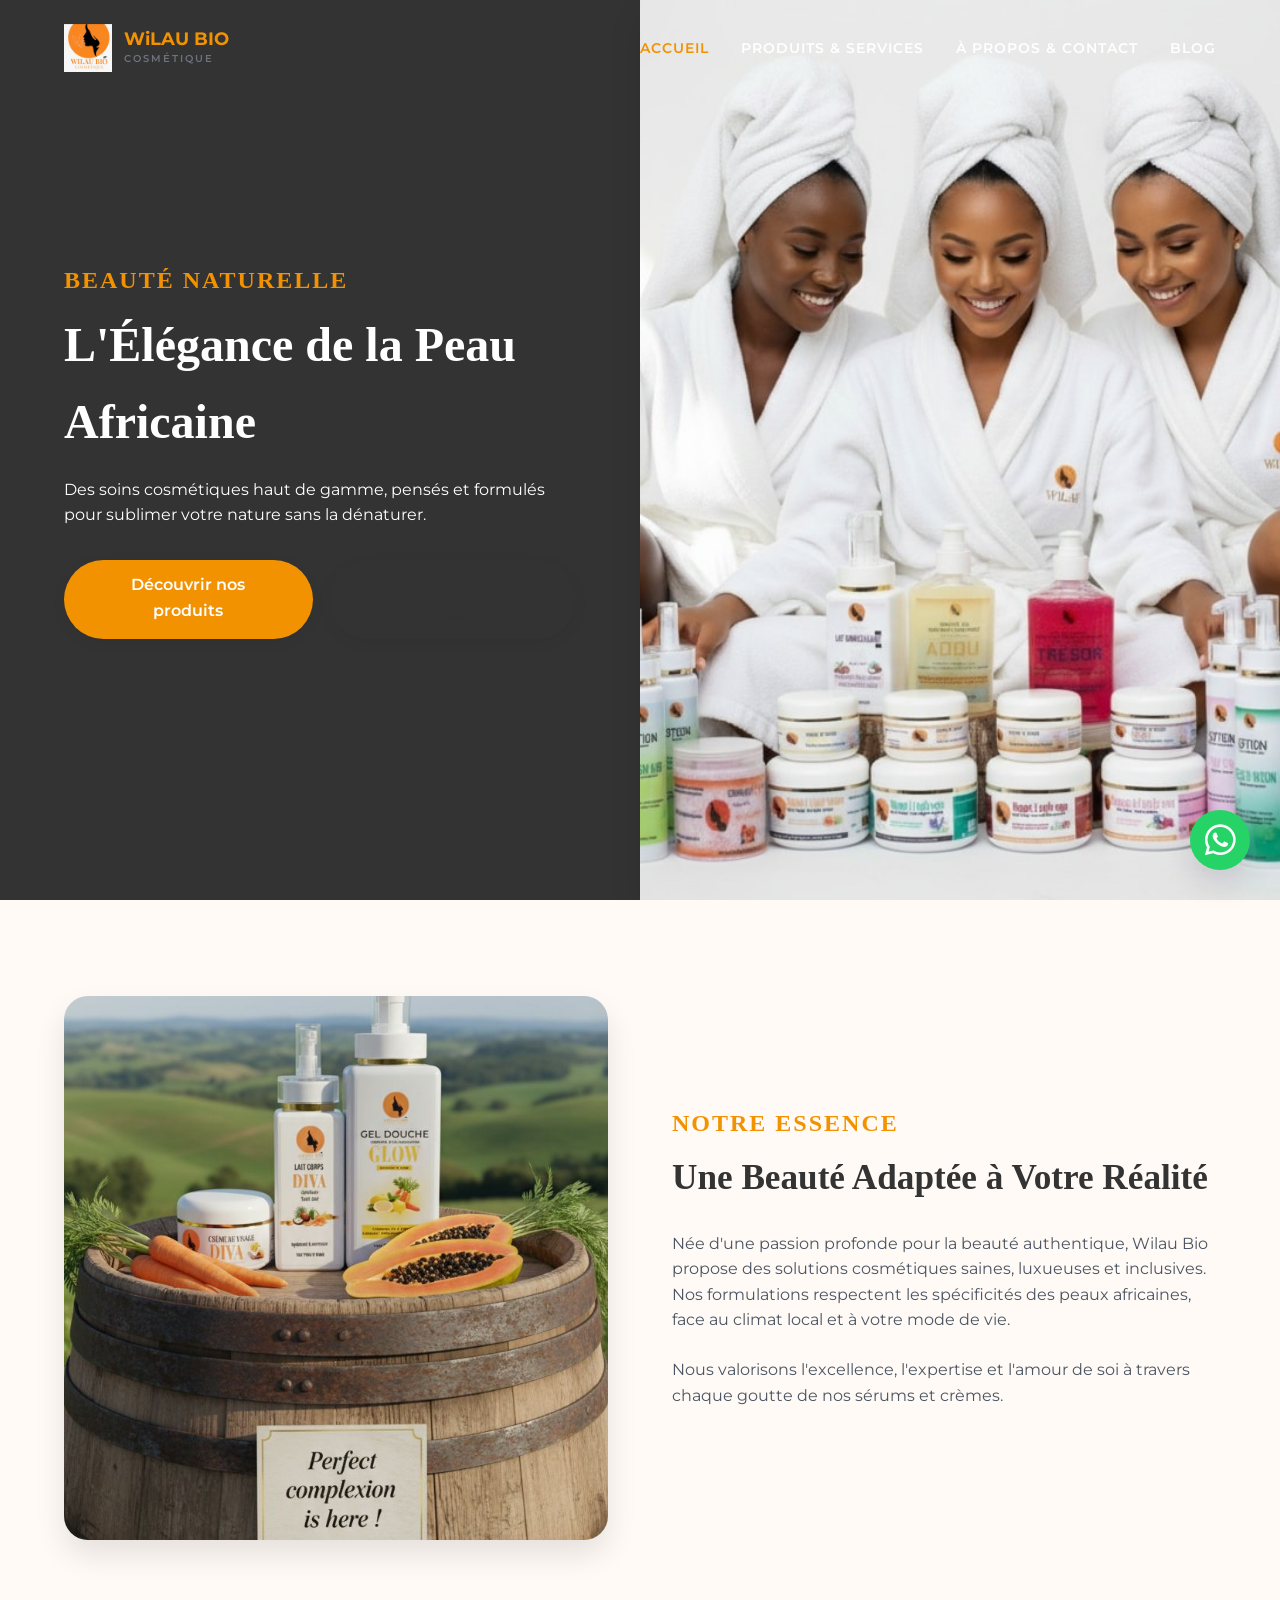
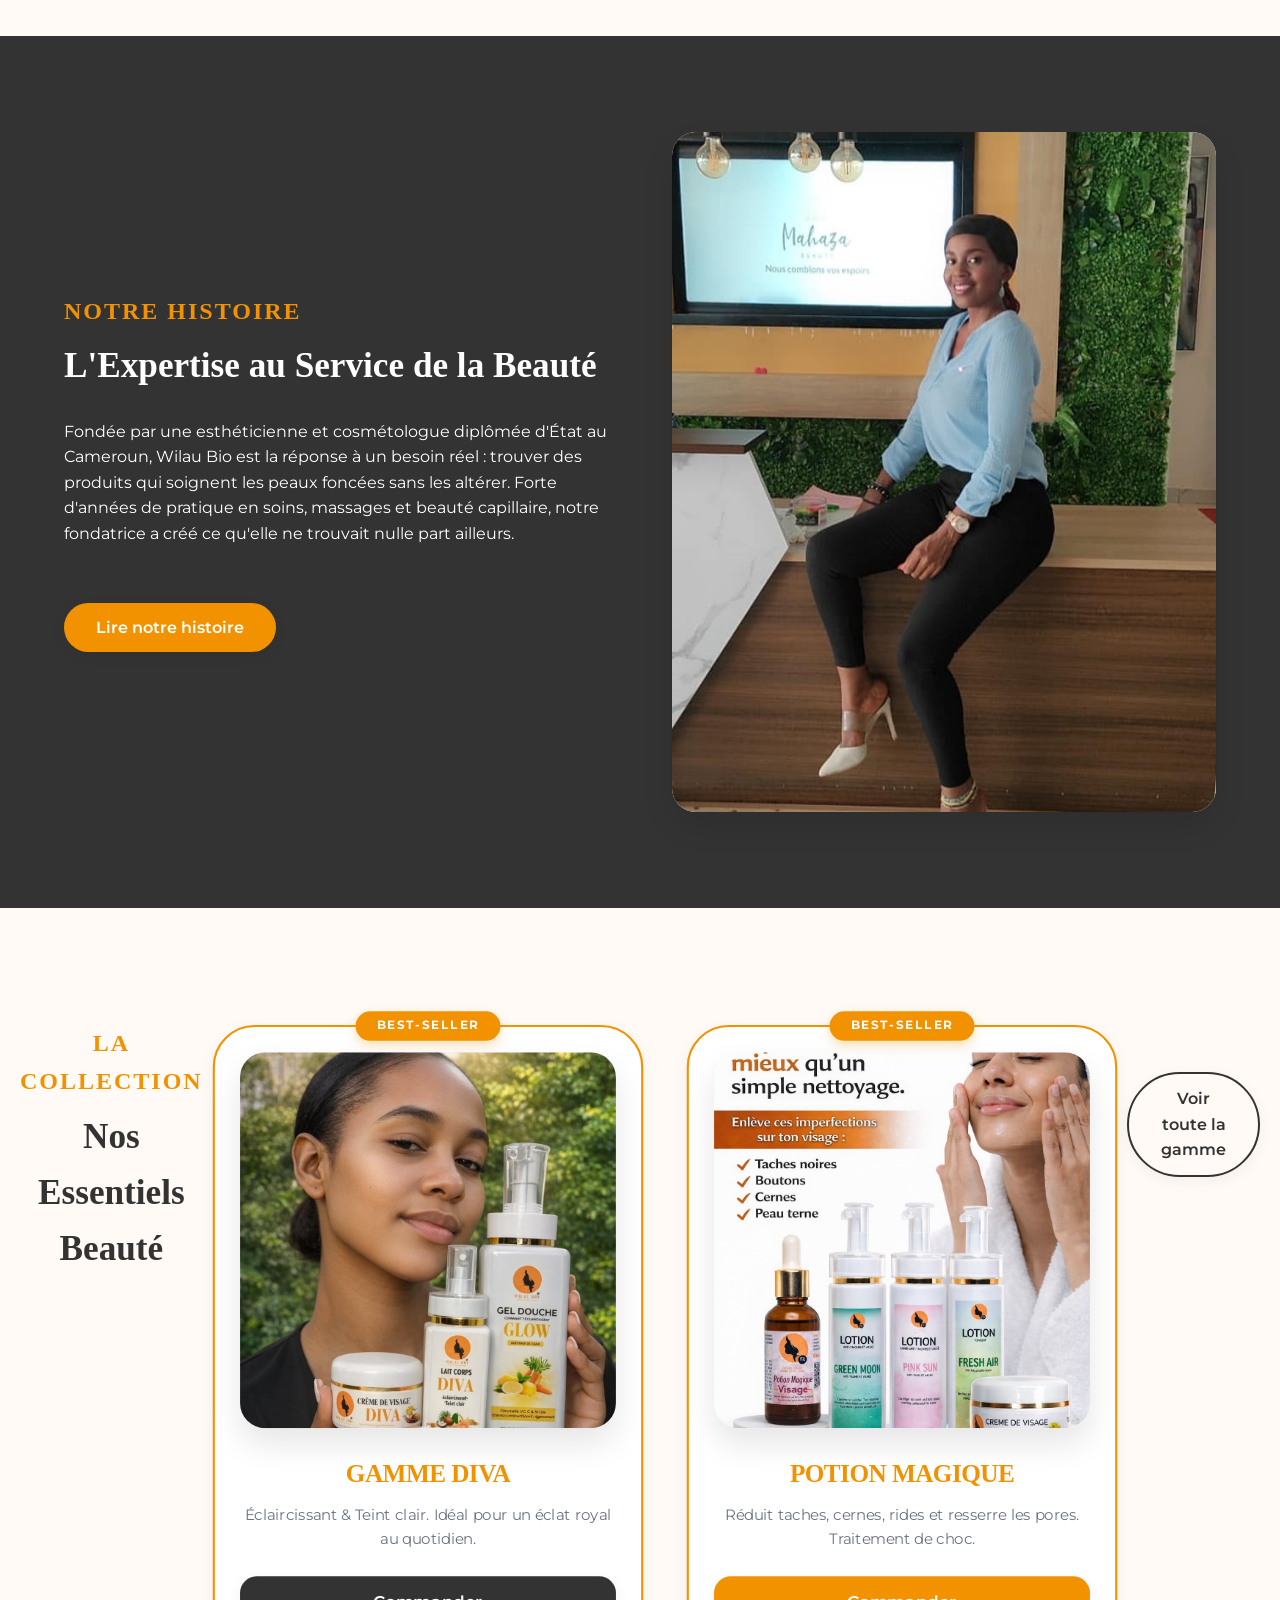
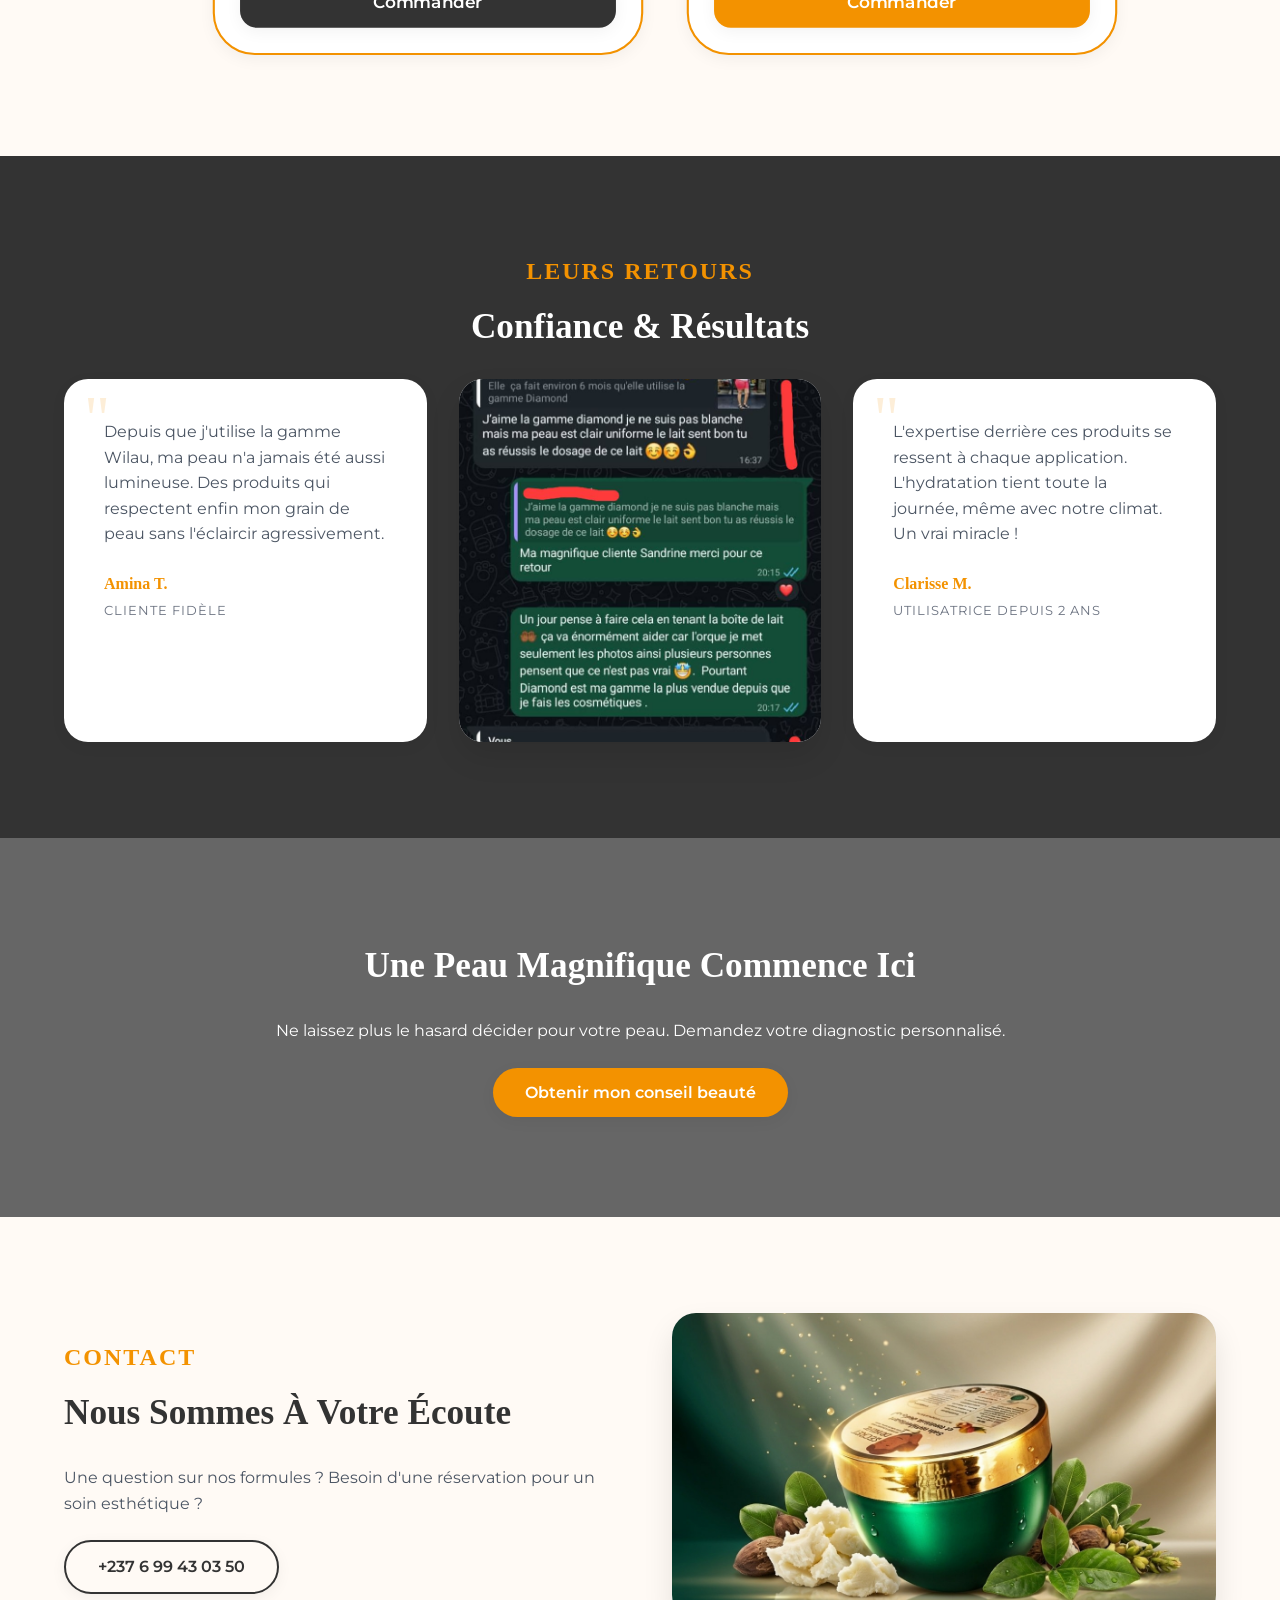
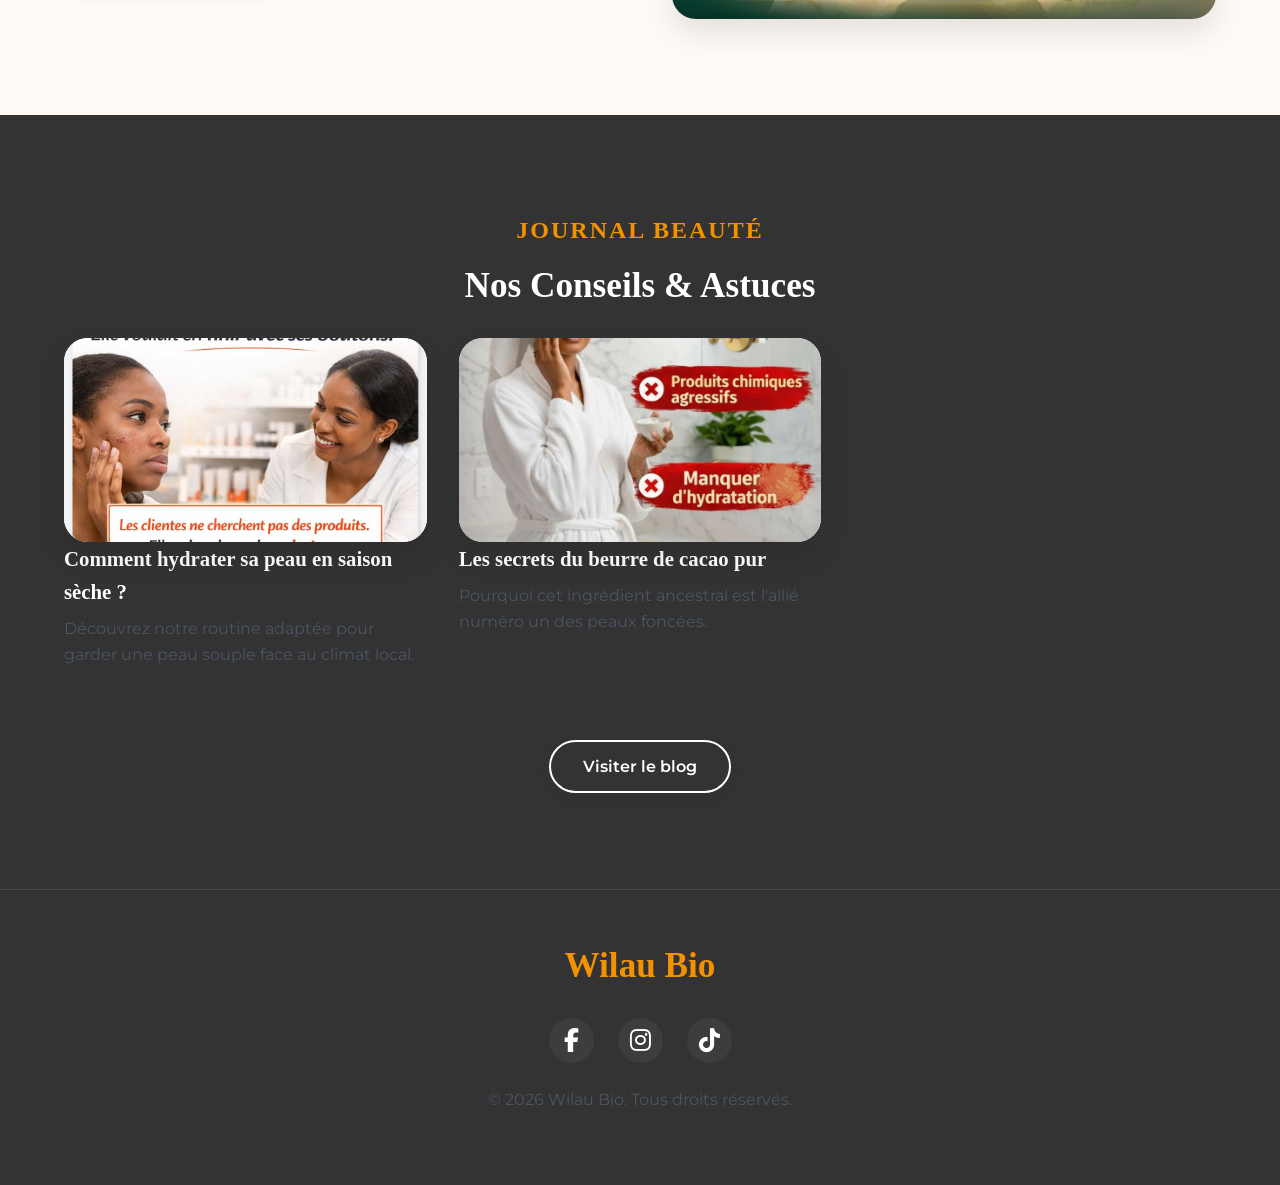
==== commit fbb64923: "une version bien ameliorer du site la derxieme version apres la 2.0" ====
--- a/index.html
+++ b/index.html
@@ -7,6 +7,8 @@
     <link href="https://fonts.googleapis.com/css2?family=Cinzel:wght@400;600&family=Great+Vibes&family=Montserrat:wght@300;400;500;600&display=swap" rel="stylesheet">
     <link rel="stylesheet" href="css/style.css">
     <link rel="stylesheet" href="css/responsive.css">
+    <link rel="stylesheet" href="https://cdnjs.cloudflare.com/ajax/libs/font-awesome/6.5.0/css/all.min.css">
+
 </head>
 <body>
 
@@ -39,8 +41,8 @@
             <h1>L'Élégance de la Peau Africaine</h1>
             <p>Des soins cosmétiques haut de gamme, pensés et formulés pour sublimer votre nature sans la dénaturer.</p>
             <div class="hero-buttons">
-                <a href="produits-services.html" class="btn btn-primary">Découvrir nos produits</a>
-                <a href="https://wa.me/237697655431?text=Bonjour%20Wilau%20Bio,%20je%20d%C3%A9couvre%20votre%20site%20et%20je%20souhaite%20en%20savoir%20plus%20sur%20vos%20produits." target="_blank" class="btn btn-outline">Conseil sur WhatsApp</a>
+                <a href="produit-services.html" class="btn btn-primary">Découvrir nos produits</a>
+                <a href="https://wa.me/237699430350?text=Bonjour%20Wilau%20Bio,%20je%20d%C3%A9couvre%20votre%20site%20et%20je%20souhaite%20en%20savoir%20plus%20sur%20vos%20produits." target="_blank" class="btn btn-outline">Conseil sur WhatsApp</a>
             </div>
         </div>
         <div class="hero-image img-wrapper">
@@ -76,36 +78,37 @@
         </div>
     </section>
 
-    <section class="products-preview bg-cream section-padding reveal">
-        <div class="container">
+   <section class="products-preview bg-cream section-padding reveal">
+        <div class="product-container">
             <div class="section-header center">
                 <span class="accent-font gold-text">La Collection</span>
                 <h2>Nos Essentiels Beauté</h2>
             </div>
-            <div class="grid-2">
-                <div class="product-card">
-                    <div class="img-wrapper aspect-portrait">
-                        <img src="assets/images/wilau 11.jpg" alt="Sérum Éclat">
-                    </div>
-                    <div class="product-info">
-                        <h3>Sérum Éclat Naturel</h3>
-                        <p>Une formule légère et hydratante qui unifie le teint en douceur.</p>
-                        <a href="assets/images/1.png" target="_blank" class="btn btn-outline small">Commander sur WhatsApp</a>
-                    </div>
-                </div>
-                <div class="product-card">
-                    <div class="img-wrapper aspect-portrait">
-                        <img src="assets/images/1.png" alt="Crème Nourrissante">
-                    </div>
-                    <div class="product-info">
-                        <h3>Crème Riche Karité & Cacao</h3>
-                        <p>Nutrition intense pour les peaux sèches exposées au climat tropical.</p>
-                        <a href="https://wa.me/237697655431?text=Bonjour%20Wilau%20Bio,%20je%20suis%20int%C3%A9ress%C3%A9(e)%20par%20ce%20produit%20(Cr%C3%A8me%20Riche)%20et%20je%20souhaite%20conna%C3%AEtre%20les%20d%C3%A9tails." target="_blank" class="btn btn-outline small">Commander sur WhatsApp</a>
-                    </div>
-                </div>
-            </div>
+            
+            <div class="grid-2" style="max-width: 900px; margin: 0 auto; gap: 4rem; padding-top: 1rem;">
+                
+                <div class="premium-card best-seller">
+                    <span class="badge-best-seller">Best-Seller</span>
+                    <div class="img-wrapper aspect-square">
+                        <img src="assets/images/wilau 11.jpg " alt="Gamme Diva"> </div>
+                    <h3>Gamme DIVA</h3>
+                    <p>Éclaircissant & Teint clair. Idéal pour un éclat royal au quotidien.</p>
+                    <a href="https://wa.me/237699430350?text=Bonjour%20Wilau%20Bio,%20je%20souhaite%20commander%20la%20Gamme%20DIVA." target="_blank" class="btn bg-dark text-light" style="border-radius: 1rem; width: 100%;">Commander</a>
+                </div>
+
+                <div class="premium-card best-seller">
+                    <span class="badge-best-seller">Best-Seller</span>
+                    <div class="img-wrapper aspect-square">
+                        <img src="assets/images/wilau img 4.jpg" alt="Potion Magique"> </div>
+                    <h3>Potion Magique</h3>
+                    <p>Réduit taches, cernes, rides et resserre les pores. Traitement de choc.</p>
+                    <a href="https://wa.me/237699430350?text=Bonjour%20Wilau%20Bio,%20je%20souhaite%20commander%20la%20Potion%20Magique%20Visage." target="_blank" class="btn btn-primary" style="border-radius: 1rem; width: 100%;">Commander</a>
+                </div>
+
+            </div>
+            
             <div class="center mt-3">
-                <a href="produit-services.html" class="btn btn-primary">Voir toute la gamme</a>
+                <a href="produits-services.html" class="btn btn-outline">Voir toute la gamme</a>
             </div>
         </div>
     </section>
@@ -146,7 +149,7 @@
         <div class="container center">
             <h2>Une Peau Magnifique Commence Ici</h2>
             <p>Ne laissez plus le hasard décider pour votre peau. Demandez votre diagnostic personnalisé.</p>
-            <a href="https://wa.me/237697655431?text=Bonjour%20Wilau%20Bio,%20je%20souhaite%20%C3%AAtre%20conseill%C3%A9(e)%20pour%20choisir%20les%20produits%20adapt%C3%A9s%20%C3%A0%20ma%20peau." target="_blank" class="btn btn-primary gold-btn">Obtenir mon conseil beauté</a>
+            <a href="https://wa.me/237699430350?text=Bonjour%20Wilau%20Bio,%20je%20souhaite%20%C3%AAtre%20conseill%C3%A9(e)%20pour%20choisir%20les%20produits%20adapt%C3%A9s%20%C3%A0%20ma%20peau." target="_blank" class="btn btn-primary gold-btn">Obtenir mon conseil beauté</a>
         </div>
     </section>
 
@@ -156,7 +159,7 @@
                 <span class="accent-font gold-text">Contact</span>
                 <h2>Nous Sommes À Votre Écoute</h2>
                 <p>Une question sur nos formules ? Besoin d'une réservation pour un soin esthétique ?</p>
-                <a href="https://wa.me/237697655431?text=Bonjour%20Wilau%20Bio,%20je%20souhaite%20vous%20contacter%20pour%20en%20savoir%20plus%20sur%20vos%20produits%20et%20services." target="_blank" class="btn btn-outline">+237 697 655 431</a>
+                <a href="https://wa.me/237699430350?text=Bonjour%20Wilau%20Bio,%20je%20souhaite%20vous%20contacter%20pour%20en%20savoir%20plus%20sur%20vos%20produits%20et%20services." target="_blank" class="btn btn-outline">+237 6 99 43 03 50</a>
             </div>
             <div class="img-wrapper aspect-landscape">
                 <img src="assets/images/wilau img 7.jpg" alt="Détail cosmétique de luxe">
@@ -196,14 +199,34 @@
         </div>
     </section>
 
-    <footer class="footer bg-dark">
+   <footer class="footer bg-dark">
         <div class="container center text-light">
             <h2 class="gold-text">Wilau Bio</h2>
-            <p>La beauté inclusive, saine et authentique.</p>
+            
+            <div class="social-links">
+                <a href="#" target="_blank" aria-label="Facebook de Wilau Bio">
+                    <i class="fab fa-facebook-f"></i>
+                </a>
+                
+                <a href="#" target="_blank" aria-label="Instagram de Wilau Bio">
+                    <i class="fab fa-instagram"></i>
+                </a>
+                
+                <a href="#" target="_blank" aria-label="TikTok de Wilau Bio">
+                    <i class="fab fa-tiktok"></i>
+                </a>
+            </div>
+
             <p>© 2026 Wilau Bio. Tous droits réservés.</p>
         </div>
     </footer>
-
-    <script src="js/main.js"></script>
+ <a href="https://wa.me/237699430350?text=Bonjour%20Wilau%20Bio,%20j'ai%20une%20question%20depuis%20votre%20site%20web."
+   class="whatsapp-float"
+   target="_blank"
+   aria-label="Contacter sur WhatsApp">
+   <i class="fab fa-whatsapp"></i>
+</a>
+    <script src="js/main.js">
+   </script>
 </body>
 </html>
--- a/css/style.css
+++ b/css/style.css
@@ -331,4 +331,158 @@
 
 /* Ajustement pour le prix sur les cartes */
 .product-price { font-size: 1.2rem; font-weight: 700; color: var(--color-gold); margin: 0.5rem 0 1rem; }
-.product-category { font-size: 0.75rem; text-transform: uppercase; letter-spacing: 1px; color: #6b7280; display: block; margin-bottom: 0.5rem; }+.product-category { font-size: 0.75rem; text-transform: uppercase; letter-spacing: 1px; color: #6b7280; display: block; margin-bottom: 0.5rem; }
+.whatsapp-float i {
+    color: #fff;
+    font-size: 30px;
+}
+/* ==========================================================================
+   BOUTON WHATSAPP FLOTTANT
+   ========================================================================== */
+.whatsapp-float {
+    position: fixed;
+    width: 60px;
+    height: 60px;
+    bottom: 30px;
+    right: 30px;
+    background-color: #25d366; /* Le fond vert */
+    border-radius: 50px;
+    display: flex;
+    align-items: center;
+    justify-content: center;
+    box-shadow: var(--shadow-strong);
+    z-index: 9999; /* Force le bouton à rester au-dessus de tout */
+    text-decoration: none;
+    transition: var(--transition);
+    animation: pulse-wa 2s infinite;
+}
+
+.whatsapp-float:hover {
+    transform: scale(1.1);
+    background-color: #1ebe57;
+    animation: none;
+}
+
+.whatsapp-float i {
+    color: #fff;
+    font-size: 35px; /* Taille de l'icône FontAwesome */
+}
+
+/* Animation de pulsation */
+@keyframes pulse-wa {
+    0% { box-shadow: 0 0 0 0 rgba(37, 211, 102, 0.5); }
+    70% { box-shadow: 0 0 0 15px rgba(37, 211, 102, 0); }
+    100% { box-shadow: 0 0 0 0 rgba(37, 211, 102, 0); }
+}
+
+/* Réduction sur mobile */
+@media (max-width: 768px) {
+    .whatsapp-float { width: 50px; height: 50px; bottom: 20px; right: 20px; }
+    .whatsapp-float i { font-size: 28px; }
+}/* ==========================================================================
+   RÉSEAUX SOCIAUX (FOOTER)
+   ========================================================================== */
+.social-links {
+    display: flex;
+    justify-content: center;
+    gap: 1.5rem;
+    margin: 1.5rem 0;
+}
+
+.social-links a {
+    color: var(--color-white);
+    font-size: 1.5rem;
+    transition: var(--transition);
+    display: inline-block;
+    background: rgba(255, 255, 255, 0.05);
+    width: 45px;
+    height: 45px;
+    line-height: 45px; /* Centre l'icône verticalement */
+    border-radius: 50%; /* Rend le fond rond */
+}
+
+.social-links a:hover {
+    color: var(--color-dark);
+    background-color: var(--color-gold);
+    transform: translateY(-5px);
+    box-shadow: 0 5px 15px rgba(243, 146, 0, 0.4);
+}/* ==========================================================================
+   CARTES PREMIUM (ACCUEIL)
+   ========================================================================== */
+.premium-card {
+    background: var(--color-white);
+    padding: 1.5rem;
+    border-radius: 2.5rem; /* Gros arrondi élégant */
+    box-shadow: var(--shadow-soft);
+    transition: var(--transition);
+    position: relative;
+    border: 1px solid #f3f4f6;
+    text-align: center;
+    display: flex;
+    flex-direction: column;
+}
+
+.premium-card:hover {
+    transform: translateY(-10px);
+    box-shadow: var(--shadow-strong);
+}
+
+/* Design spécifique pour le Best-Seller (Potion Magique) */
+.premium-card.best-seller {
+    border: 2px solid var(--color-gold);
+    transform: scale(1.05); /* Légèrement plus grande pour la mettre en valeur */
+    z-index: 2;
+}
+
+.premium-card.best-seller:hover {
+    transform: scale(1.05) translateY(-10px);
+}
+
+.badge-best-seller {
+    position: absolute;
+    top: -15px;
+    left: 50%;
+    transform: translateX(-50%);
+    background: var(--color-gold);
+    color: var(--color-white);
+    padding: 5px 20px;
+    border-radius: 50px;
+    font-size: 0.7rem;
+    font-weight: 700;
+    text-transform: uppercase;
+    letter-spacing: 2px;
+    box-shadow: 0 4px 10px rgba(243, 146, 0, 0.3);
+    z-index: 10;
+}
+
+.premium-card h3 {
+    color: var(--color-gold);
+    text-transform: uppercase;
+    font-size: 1.5rem;
+    margin: 1.5rem 0 0.5rem;
+    letter-spacing: -0.5px;
+}
+
+.premium-card p {
+    font-size: 0.9rem;
+    color: #6b7280;
+    margin-bottom: 1.5rem;
+    flex-grow: 1;
+}
+
+.premium-card .img-wrapper {
+    border-radius: 1.5rem;
+}
+.product-container {
+    display: flex;          /* Active le mode Flexbox */
+    justify-content: center; /* Centre les produits horizontalement */
+    gap: 20px;              /* Ajoute un espace entre les deux produits */
+    flex-wrap: nowrap;      /* Force les produits à rester sur une seule ligne */
+    padding: 20px;
+}
+
+.product-card {
+    width: 45%;             /* Ajuste la largeur pour qu'ils tiennent à deux */
+    max-width: 300px;       /* Pour éviter qu'ils ne deviennent trop grands */
+    position: relative;     /* Important pour ton badge Best Seller */
+}
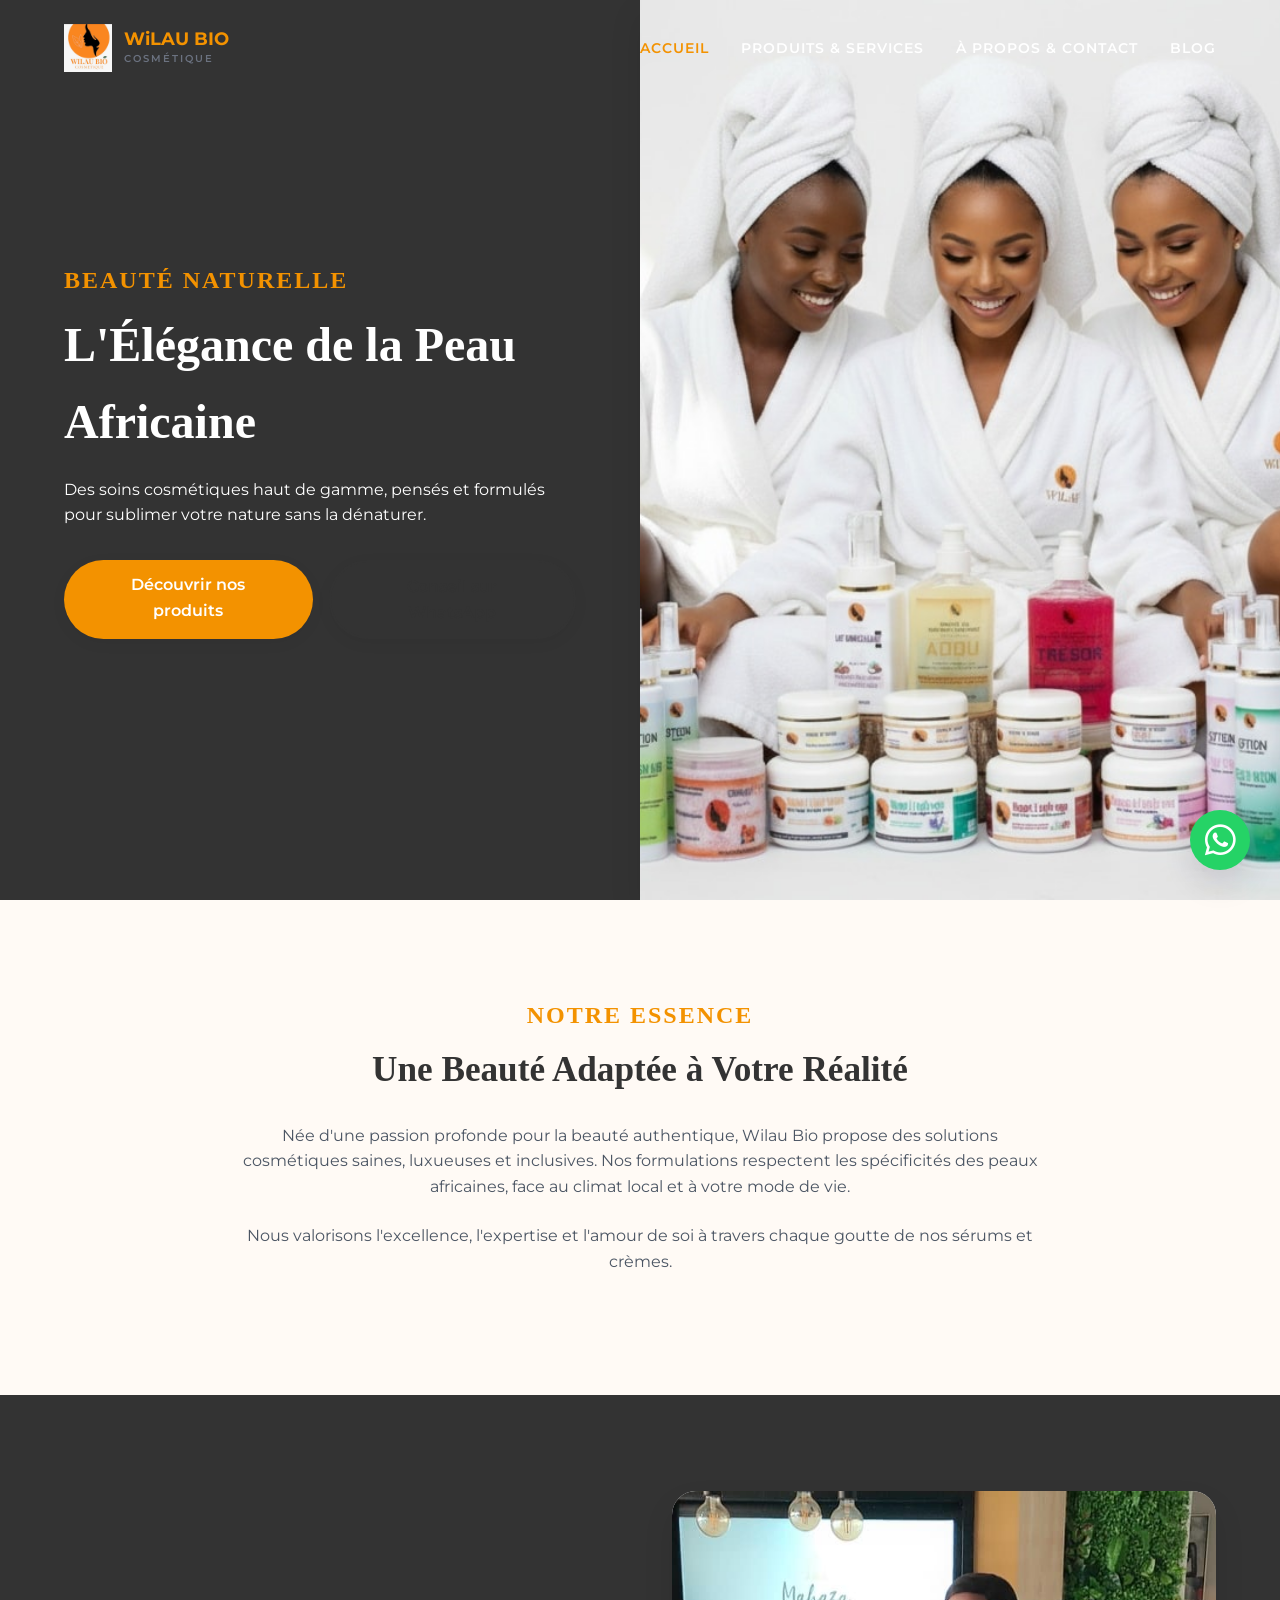
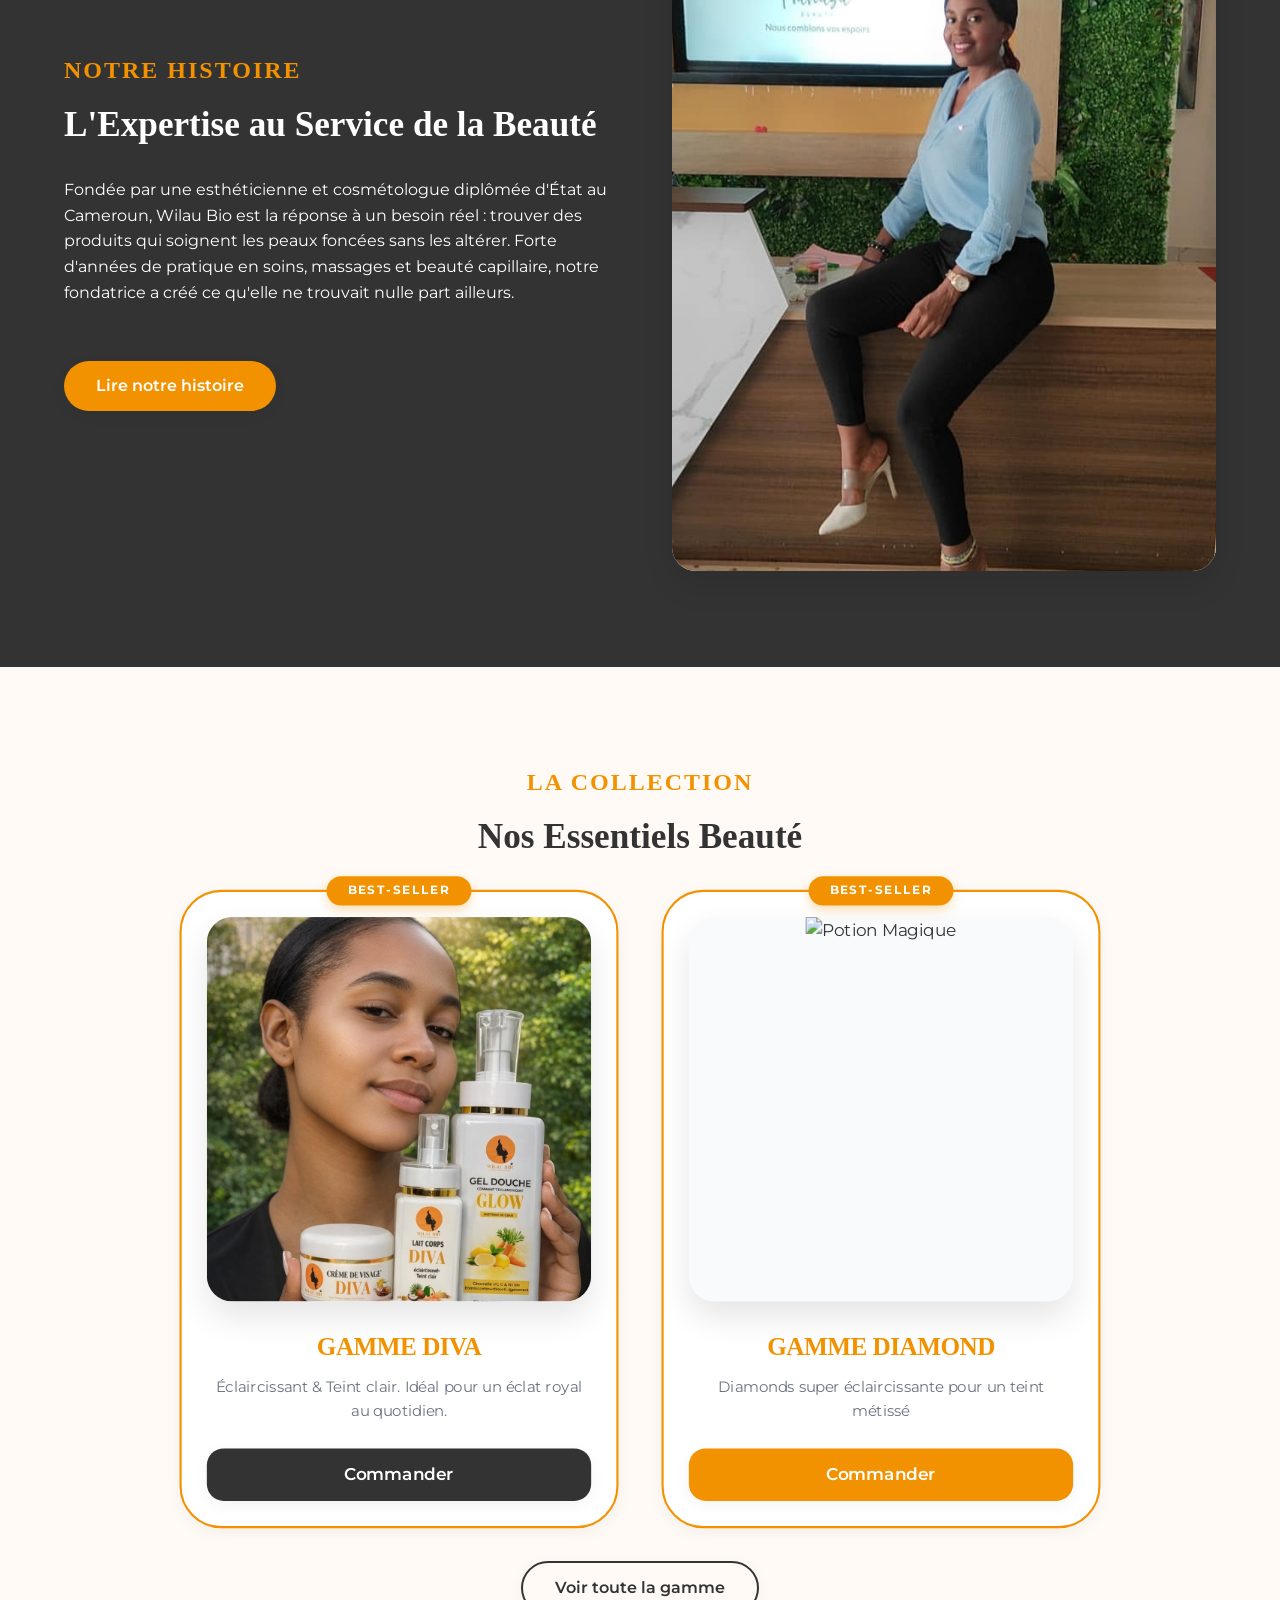
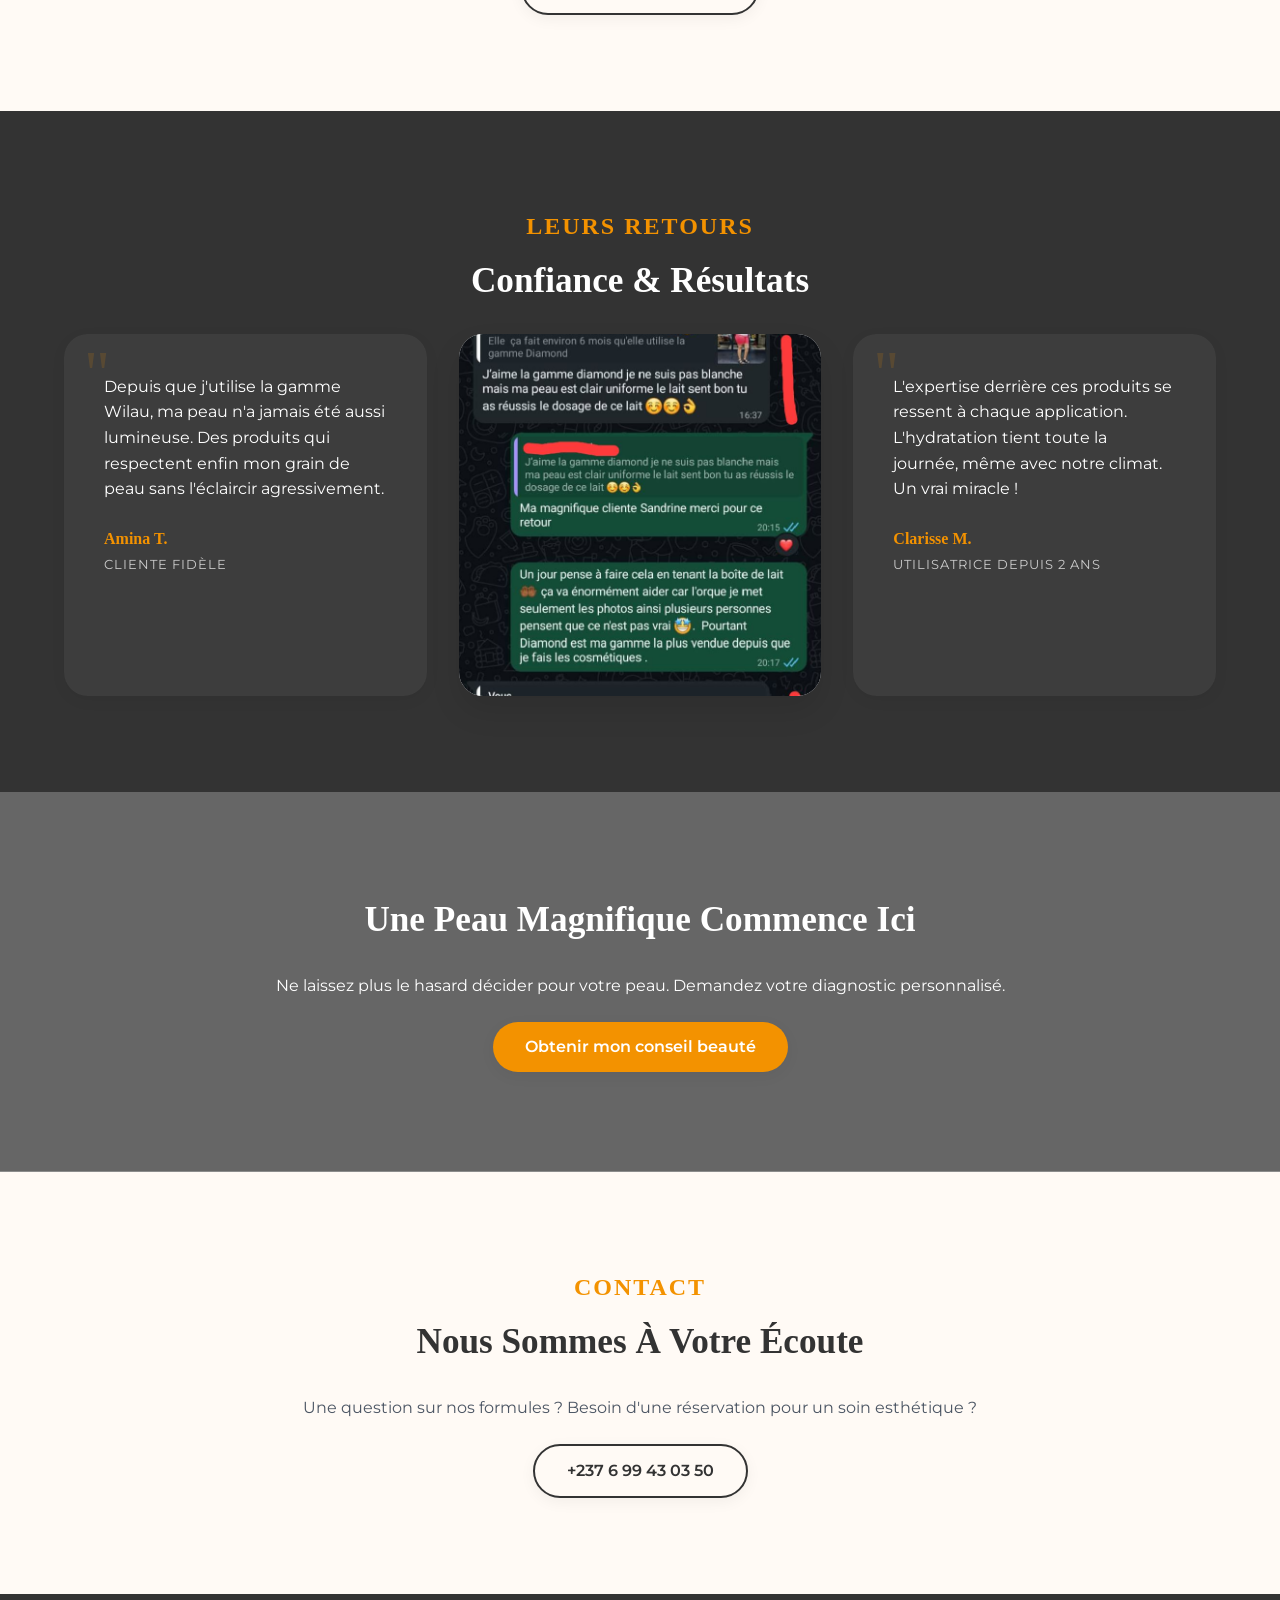
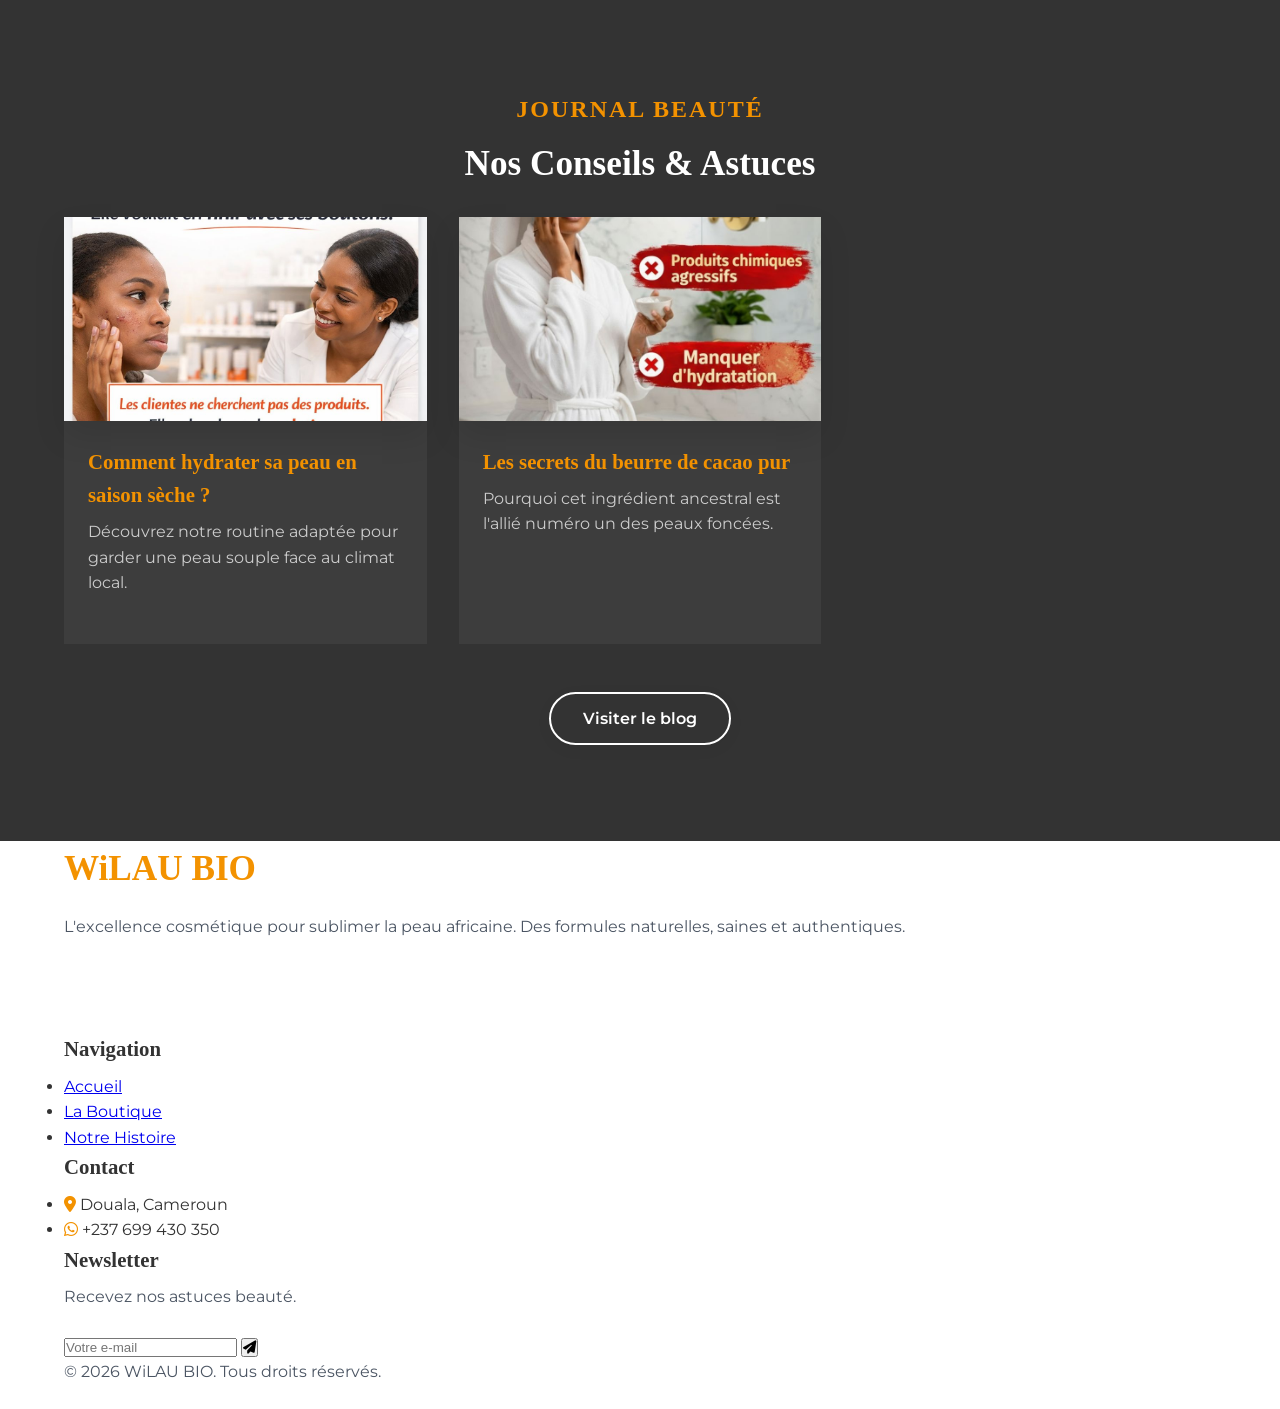
==== commit 81e0894e: "Add files via upload" ====
--- a/index.html
+++ b/index.html
@@ -8,26 +8,25 @@
     <link rel="stylesheet" href="css/style.css">
     <link rel="stylesheet" href="css/responsive.css">
     <link rel="stylesheet" href="https://cdnjs.cloudflare.com/ajax/libs/font-awesome/6.5.0/css/all.min.css">
-
 </head>
 <body>
 
     <header class="header" id="header">
         <div class="container nav-container">
-       <a href="index.html" class="logo-wrapper">
-    <img src="assets/logos/logo wilau.jpg" alt="Logo WiLAU BIO" style="height: 48px; width: auto; object-fit: contain;">
-    <div class="logo-text">
-        <span class="logo-title">WiLAU BIO</span>
-        <span class="logo-subtitle">Cosmétique</span>
-    </div>
-</a>
+            <a href="index.html" class="logo-wrapper">
+                <img src="assets/logos/logo wilau.jpg" alt="Logo WiLAU BIO" style="height: 48px; width: auto; object-fit: contain;">
+                <div class="logo-text">
+                    <span class="logo-title">WiLAU BIO</span>
+                    <span class="logo-subtitle">Cosmétique</span>
+                </div>
+            </a>
             <div class="hamburger" id="hamburger">
                 <span></span><span></span><span></span>
             </div>
             <nav class="nav-menu" id="nav-menu">
                 <ul>
                     <li><a href="index.html" class="active">Accueil</a></li>
-                    <li><a href="produit-services.html">Produits & Services</a></li>
+                    <li><a href="produits-services.html">Produits & Services</a></li>
                     <li><a href="a-propos-contact.html">À propos & Contact</a></li>
                     <li><a href="blog.html">Blog</a></li>
                 </ul>
@@ -41,8 +40,8 @@
             <h1>L'Élégance de la Peau Africaine</h1>
             <p>Des soins cosmétiques haut de gamme, pensés et formulés pour sublimer votre nature sans la dénaturer.</p>
             <div class="hero-buttons">
-                <a href="produit-services.html" class="btn btn-primary">Découvrir nos produits</a>
-                <a href="https://wa.me/237699430350?text=Bonjour%20Wilau%20Bio,%20je%20d%C3%A9couvre%20votre%20site%20et%20je%20souhaite%20en%20savoir%20plus%20sur%20vos%20produits." target="_blank" class="btn btn-outline">Conseil sur WhatsApp</a>
+                <a href="produits-services.html" class="btn btn-primary">Découvrir nos produits</a>
+                <a href="https://wa.me/237699430350?text=Bonjour%20Wilau%20Bio" target="_blank" class="btn btn-outline">Conseil sur WhatsApp</a>
             </div>
         </div>
         <div class="hero-image img-wrapper">
@@ -51,10 +50,7 @@
     </section>
 
     <section class="presentation bg-cream section-padding reveal">
-        <div class="container split-layout">
-            <div class="img-wrapper aspect-square">
-                <img src="assets/images/wilau img 5.jpg" alt="Produits cosmétiques naturels">
-            </div>
+        <div class="container center" style="max-width: 800px; margin: 0 auto;">
             <div class="text-content">
                 <span class="accent-font gold-text">Notre Essence</span>
                 <h2>Une Beauté Adaptée à Votre Réalité</h2>
@@ -66,43 +62,43 @@
 
     <section class="about-summary bg-dark text-light section-padding reveal">
         <div class="container split-layout reverse">
-            <div class="img-wrapper aspect-portrait">
+            <div class="img-wrapper aspect-portrait founder-img">
                 <img src="assets/images/wilau timg.jpg" alt="Experte en cosmétologie">
             </div>
             <div class="text-content">
                 <span class="accent-font gold-text">Notre Histoire</span>
                 <h2>L'Expertise au Service de la Beauté</h2>
-<p style="color: #ffffff;">Fondée par une esthéticienne et cosmétologue diplômée d'État au Cameroun, Wilau Bio est la réponse à un besoin réel : trouver des produits qui soignent les peaux foncées sans les altérer. Forte d'années de pratique en soins, massages et beauté capillaire, notre fondatrice a créé ce qu'elle ne trouvait nulle part ailleurs.</p>
+                <p style="color: #ffffff;">Fondée par une esthéticienne et cosmétologue diplômée d'État au Cameroun, Wilau Bio est la réponse à un besoin réel : trouver des produits qui soignent les peaux foncées sans les altérer. Forte d'années de pratique en soins, massages et beauté capillaire, notre fondatrice a créé ce qu'elle ne trouvait nulle part ailleurs.</p>
                 <a href="a-propos-contact.html" class="btn btn-primary mt-2">Lire notre histoire</a>
             </div>
         </div>
     </section>
 
    <section class="products-preview bg-cream section-padding reveal">
-        <div class="product-container">
+        <div class="container">
             <div class="section-header center">
                 <span class="accent-font gold-text">La Collection</span>
                 <h2>Nos Essentiels Beauté</h2>
             </div>
             
-            <div class="grid-2" style="max-width: 900px; margin: 0 auto; gap: 4rem; padding-top: 1rem;">
+            <div class="grid-2 home-products" style="max-width: 900px; margin: 0 auto; gap: 4rem; padding-top: 1rem;">
                 
                 <div class="premium-card best-seller">
                     <span class="badge-best-seller">Best-Seller</span>
                     <div class="img-wrapper aspect-square">
                         <img src="assets/images/wilau 11.jpg " alt="Gamme Diva"> </div>
                     <h3>Gamme DIVA</h3>
-                    <p>Éclaircissant & Teint clair. Idéal pour un éclat royal au quotidien.</p>
-                    <a href="https://wa.me/237699430350?text=Bonjour%20Wilau%20Bio,%20je%20souhaite%20commander%20la%20Gamme%20DIVA." target="_blank" class="btn bg-dark text-light" style="border-radius: 1rem; width: 100%;">Commander</a>
+                    <p class="desc-mobile-hide">Éclaircissant & Teint clair. Idéal pour un éclat royal au quotidien.</p>
+                    <a href="https://wa.me/237699430350?text=Bonjour%20Wilau%20Bio" target="_blank" class="btn bg-dark text-light" style="border-radius: 1rem; width: 100%;">Commander</a>
                 </div>
 
                 <div class="premium-card best-seller">
                     <span class="badge-best-seller">Best-Seller</span>
                     <div class="img-wrapper aspect-square">
-                        <img src="assets/images/wilau img 4.jpg" alt="Potion Magique"> </div>
-                    <h3>Potion Magique</h3>
-                    <p>Réduit taches, cernes, rides et resserre les pores. Traitement de choc.</p>
-                    <a href="https://wa.me/237699430350?text=Bonjour%20Wilau%20Bio,%20je%20souhaite%20commander%20la%20Potion%20Magique%20Visage." target="_blank" class="btn btn-primary" style="border-radius: 1rem; width: 100%;">Commander</a>
+                        <img src="assets/images/BEST SELLER.jpeg" alt="Potion Magique"> </div>
+                    <h3>GAMME DIAMOND </h3>
+                    <p class="desc-mobile-hide">Diamonds super éclaircissante pour un teint  métissé </p>
+                    <a href="https://wa.me/237699430350?text=Bonjour%20Wilau%20Bio" target="_blank" class="btn btn-primary" style="border-radius: 1rem; width: 100%;">Commander</a>
                 </div>
 
             </div>
@@ -120,12 +116,12 @@
                 <h2>Confiance & Résultats</h2>
             </div>
             <div class="grid-3">
-                <div class="testimonial-card">
+                <div class="testimonial-card" style="background: rgba(255,255,255,0.05);">
                     <div class="quote-icon gold-text">"</div>
-                    <p>Depuis que j'utilise la gamme Wilau, ma peau n'a jamais été aussi lumineuse. Des produits qui respectent enfin mon grain de peau sans l'éclaircir agressivement.</p>
+                    <p style="color:#fff;">Depuis que j'utilise la gamme Wilau, ma peau n'a jamais été aussi lumineuse. Des produits qui respectent enfin mon grain de peau sans l'éclaircir agressivement.</p>
                     <div class="client-info">
-                        <h4>Amina T.</h4>
-                        <span>Cliente fidèle</span>
+                        <h4 class="gold-text">Amina T.</h4>
+                        <span style="color:#ccc;">Cliente fidèle</span>
                     </div>
                 </div>
                 <div class="testimonial-card with-img">
@@ -133,12 +129,12 @@
                         <img src="assets/images/testimonial wilau.jpg" alt="Femme souriante">
                     </div>
                 </div>
-                <div class="testimonial-card">
+                <div class="testimonial-card" style="background: rgba(255,255,255,0.05);">
                     <div class="quote-icon gold-text">"</div>
-                    <p>L'expertise derrière ces produits se ressent à chaque application. L'hydratation tient toute la journée, même avec notre climat. Un vrai miracle !</p>
+                    <p style="color:#fff;">L'expertise derrière ces produits se ressent à chaque application. L'hydratation tient toute la journée, même avec notre climat. Un vrai miracle !</p>
                     <div class="client-info">
-                        <h4>Clarisse M.</h4>
-                        <span>Utilisatrice depuis 2 ans</span>
+                        <h4 class="gold-text">Clarisse M.</h4>
+                        <span style="color:#ccc;">Utilisatrice depuis 2 ans</span>
                     </div>
                 </div>
             </div>
@@ -149,20 +145,17 @@
         <div class="container center">
             <h2>Une Peau Magnifique Commence Ici</h2>
             <p>Ne laissez plus le hasard décider pour votre peau. Demandez votre diagnostic personnalisé.</p>
-            <a href="https://wa.me/237699430350?text=Bonjour%20Wilau%20Bio,%20je%20souhaite%20%C3%AAtre%20conseill%C3%A9(e)%20pour%20choisir%20les%20produits%20adapt%C3%A9s%20%C3%A0%20ma%20peau." target="_blank" class="btn btn-primary gold-btn">Obtenir mon conseil beauté</a>
+            <a href="https://wa.me/237699430350" target="_blank" class="btn btn-primary gold-btn">Obtenir mon conseil beauté</a>
         </div>
     </section>
 
     <section class="contact-mini bg-cream section-padding reveal">
-        <div class="container split-layout">
+        <div class="container center" style="max-width: 800px; margin: 0 auto;">
             <div class="text-content">
                 <span class="accent-font gold-text">Contact</span>
                 <h2>Nous Sommes À Votre Écoute</h2>
                 <p>Une question sur nos formules ? Besoin d'une réservation pour un soin esthétique ?</p>
-                <a href="https://wa.me/237699430350?text=Bonjour%20Wilau%20Bio,%20je%20souhaite%20vous%20contacter%20pour%20en%20savoir%20plus%20sur%20vos%20produits%20et%20services." target="_blank" class="btn btn-outline">+237 6 99 43 03 50</a>
-            </div>
-            <div class="img-wrapper aspect-landscape">
-                <img src="assets/images/wilau img 7.jpg" alt="Détail cosmétique de luxe">
+                <a href="https://wa.me/237699430350" target="_blank" class="btn btn-outline">+237 6 99 43 03 50</a>
             </div>
         </div>
     </section>
@@ -174,59 +167,78 @@
                 <h2>Nos Conseils & Astuces</h2>
             </div>
             <div class="grid-3">
-                <article class="blog-card">
-                    <div class="img-wrapper aspect-landscape">
+                <article class="blog-card" style="background: rgba(255,255,255,0.05);">
+                    <div class="img-wrapper aspect-landscape" style="border-radius: 0;">
                         <img src="assets/images/wilau img 8.jpg" alt="Soins visage">
                     </div>
-                    <div class="blog-info">
-                        <h3>Comment hydrater sa peau en saison sèche ?</h3>
-                        <p>Découvrez notre routine adaptée pour garder une peau souple face au climat local.</p>
+                    <div class="blog-info" style="padding: 1.5rem;">
+                        <h3 class="gold-text">Comment hydrater sa peau en saison sèche ?</h3>
+                        <p style="color:#ccc;">Découvrez notre routine adaptée pour garder une peau souple face au climat local.</p>
                     </div>
                 </article>
-                <article class="blog-card">
-                    <div class="img-wrapper aspect-landscape">
+                <article class="blog-card" style="background: rgba(255,255,255,0.05);">
+                    <div class="img-wrapper aspect-landscape" style="border-radius: 0;">
                         <img src="assets/images/wilau skincare.jpg" alt="Ingrédients naturels">
                     </div>
-                    <div class="blog-info">
-                        <h3>Les secrets du beurre de cacao pur</h3>
-                        <p>Pourquoi cet ingrédient ancestral est l'allié numéro un des peaux foncées.</p>
+                    <div class="blog-info" style="padding: 1.5rem;">
+                        <h3 class="gold-text">Les secrets du beurre de cacao pur</h3>
+                        <p style="color:#ccc;">Pourquoi cet ingrédient ancestral est l'allié numéro un des peaux foncées.</p>
                     </div>
                 </article>
             </div>
             <div class="center mt-3">
-                <a href="blog.html" class="btn btn-outline">Visiter le blog</a>
-            </div>
-        </div>
-    </section>
-
-   <footer class="footer bg-dark">
-        <div class="container center text-light">
-            <h2 class="gold-text">Wilau Bio</h2>
-            
-            <div class="social-links">
-                <a href="#" target="_blank" aria-label="Facebook de Wilau Bio">
-                    <i class="fab fa-facebook-f"></i>
-                </a>
-                
-                <a href="#" target="_blank" aria-label="Instagram de Wilau Bio">
-                    <i class="fab fa-instagram"></i>
-                </a>
-                
-                <a href="#" target="_blank" aria-label="TikTok de Wilau Bio">
-                    <i class="fab fa-tiktok"></i>
-                </a>
-            </div>
-
-            <p>© 2026 Wilau Bio. Tous droits réservés.</p>
+                <a href="blog.html" class="btn btn-outline" style="color:#fff; border-color:#fff;">Visiter le blog</a>
+            </div>
+        </div>
+    </section>
+
+   <footer class="footer-pro">
+        <div class="container">
+            <div class="footer-grid">
+                <div class="footer-col brand-col">
+                    <h2 class="gold-text" style="font-family: var(--font-heading); margin-bottom: 1rem;">WiLAU BIO</h2>
+                    <p>L'excellence cosmétique pour sublimer la peau africaine. Des formules naturelles, saines et authentiques.</p>
+                    <div class="social-links" style="justify-content: flex-start;">
+                        <a href="#" target="_blank"><i class="fab fa-facebook-f"></i></a>
+                        <a href="#" target="_blank"><i class="fab fa-instagram"></i></a>
+                        <a href="#" target="_blank"><i class="fab fa-tiktok"></i></a>
+                    </div>
+                </div>
+                <div class="footer-col links-col">
+                    <h3 class="footer-title">Navigation</h3>
+                    <ul>
+                        <li><a href="index.html">Accueil</a></li>
+                        <li><a href="produits-services.html">La Boutique</a></li>
+                        <li><a href="a-propos-contact.html">Notre Histoire</a></li>
+                    </ul>
+                </div>
+                <div class="footer-col contact-col">
+                    <h3 class="footer-title">Contact</h3>
+                    <ul>
+                        <li><i class="fas fa-map-marker-alt gold-text"></i> Douala, Cameroun</li>
+                        <li><i class="fab fa-whatsapp gold-text"></i> +237 699 430 350</li>
+                    </ul>
+                </div>
+                <div class="footer-col newsletter-col">
+                    <h3 class="footer-title">Newsletter</h3>
+                    <p>Recevez nos astuces beauté.</p>
+                    <form class="newsletter-form" action="#">
+                        <input type="email" placeholder="Votre e-mail" required>
+                        <button type="submit"><i class="fas fa-paper-plane"></i></button>
+                    </form>
+                </div>
+            </div>
+        </div>
+        <div class="footer-bottom">
+            <div class="container">
+                <p>&copy; 2026 WiLAU BIO. Tous droits réservés.</p>
+            </div>
         </div>
     </footer>
- <a href="https://wa.me/237699430350?text=Bonjour%20Wilau%20Bio,%20j'ai%20une%20question%20depuis%20votre%20site%20web."
-   class="whatsapp-float"
-   target="_blank"
-   aria-label="Contacter sur WhatsApp">
-   <i class="fab fa-whatsapp"></i>
-</a>
-    <script src="js/main.js">
-   </script>
+
+    <a href="https://wa.me/237699430350?text=Bonjour%20Wilau%20Bio" class="whatsapp-float" target="_blank" aria-label="Contacter sur WhatsApp">
+       <i class="fab fa-whatsapp"></i>
+    </a>
+    <script src="js/main.js"></script>
 </body>
 </html>
